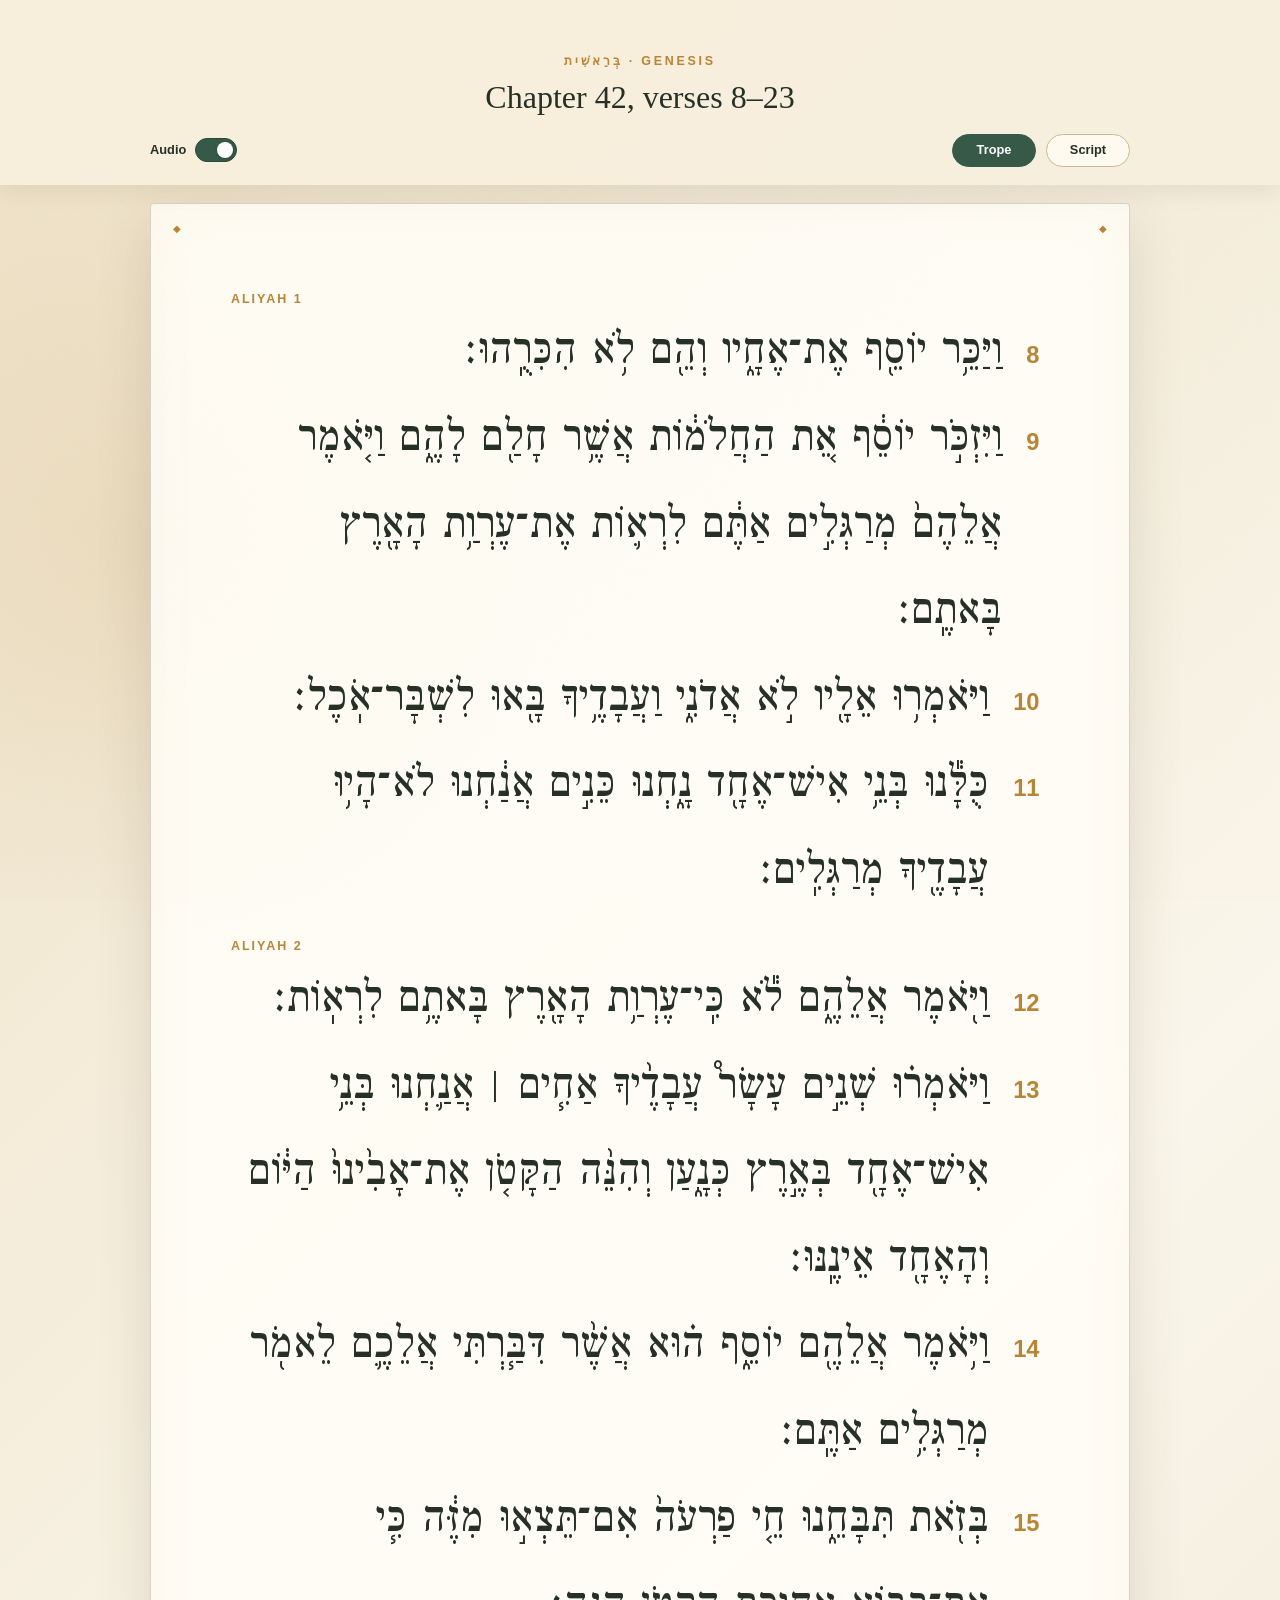
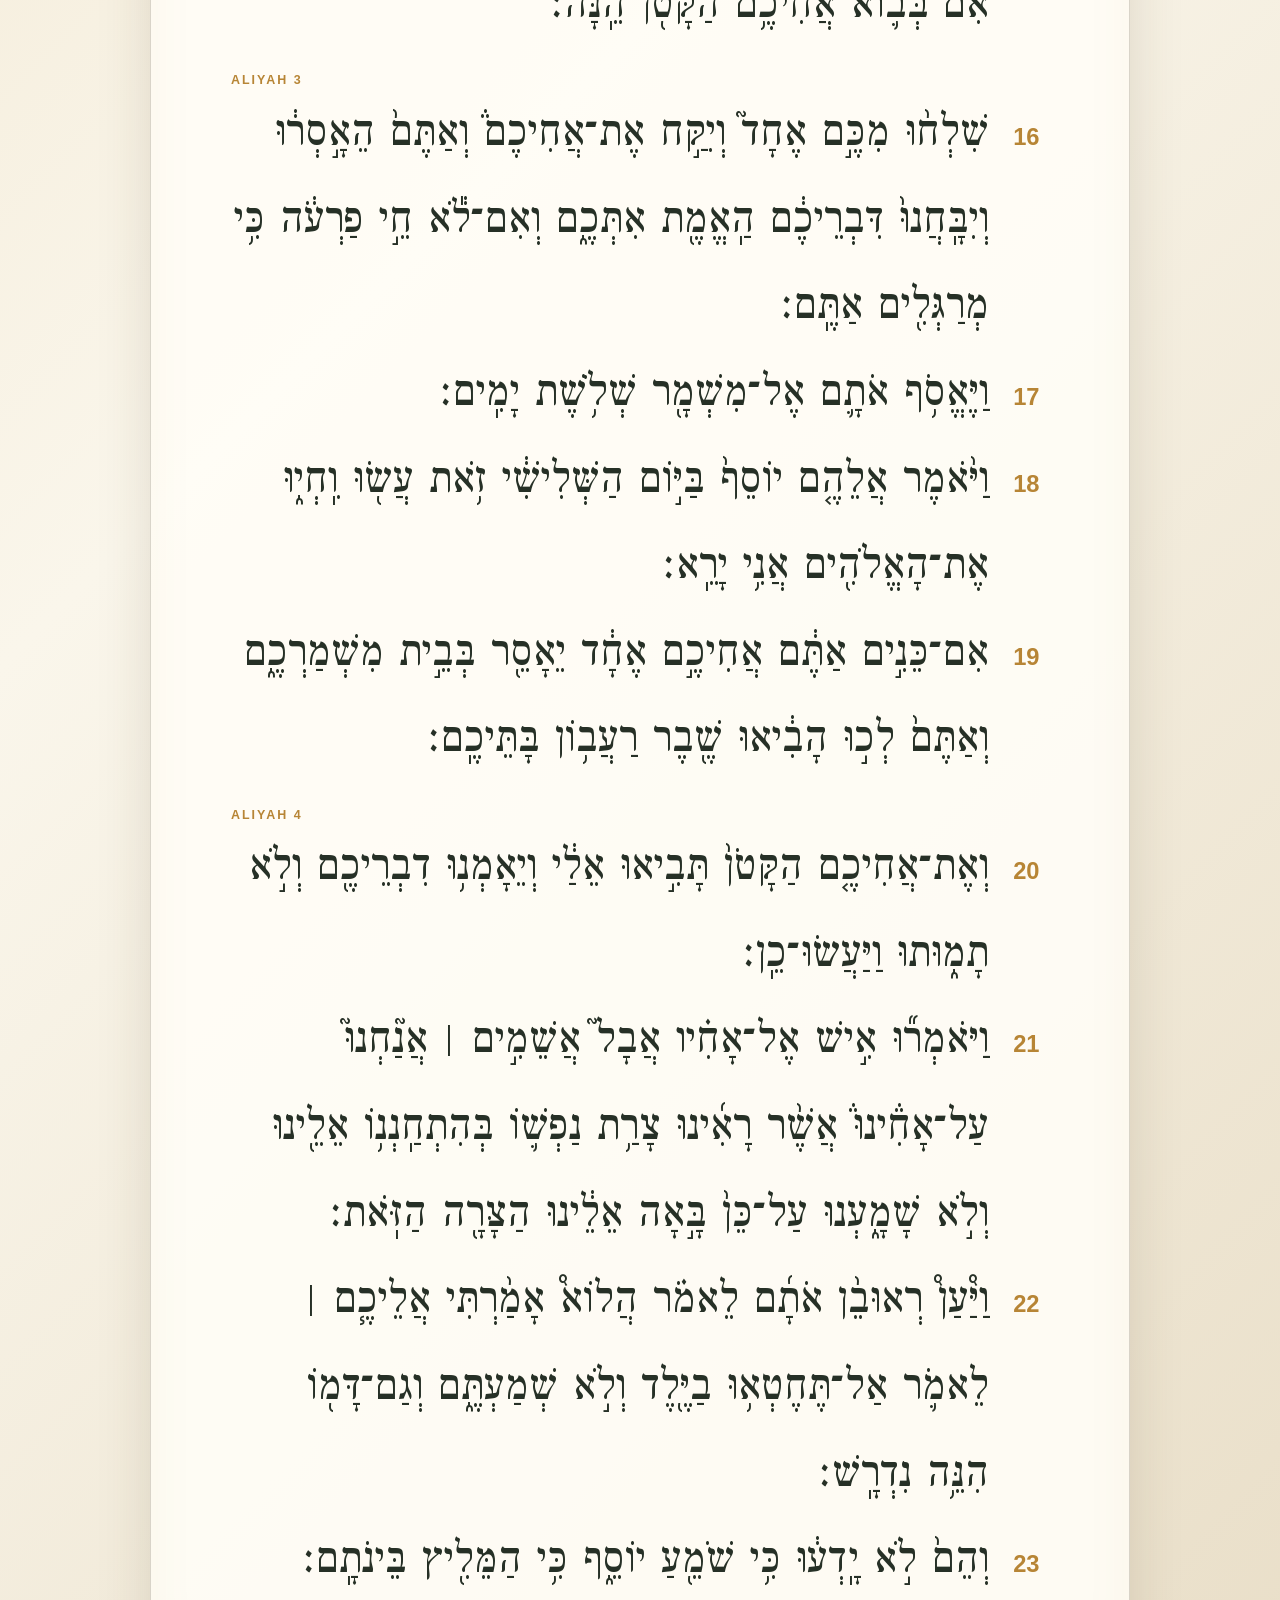
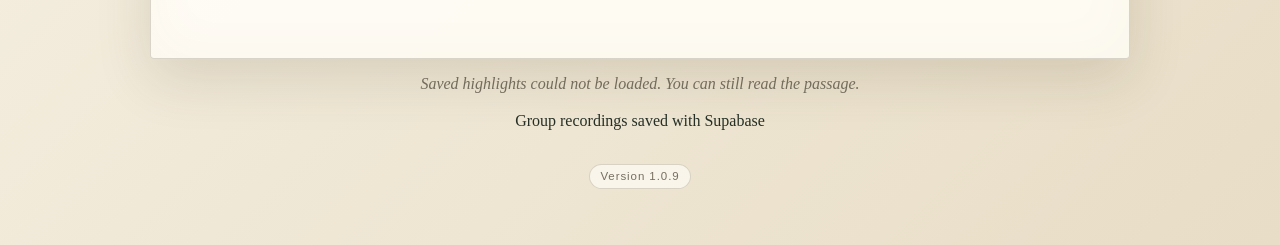
==== index.html @ 74fc348b "Restore audio recording controls" ====
<!doctype html>
<html lang="en">
<head>
  <meta charset="utf-8">
  <meta name="viewport" content="width=device-width, initial-scale=1">
  <meta name="theme-color" content="#f3ead6">
  <title>Genesis 42:8–23 · Chant the Verses</title>
  <link rel="preconnect" href="https://fonts.googleapis.com">
  <link rel="preconnect" href="https://fonts.gstatic.com" crossorigin>
  <link href="https://fonts.googleapis.com/css2?family=Frank+Ruhl+Libre:wght@400;600;700&display=swap" rel="stylesheet">
  <link rel="stylesheet" href="styles.css?v=1.0.9">
</head>
<body>
  <main class="page">
    <header class="page-header">
      <p class="eyebrow">בְּרֵאשִׁית · GENESIS</p>
      <h1>Chapter 42, verses 8–23</h1>

      <div class="display-controls" aria-label="Display and audio options">
        <label class="audio-toggle" for="audio-toggle">
          <span>Audio</span>
          <input id="audio-toggle" type="checkbox" checked>
          <span class="audio-toggle-track" aria-hidden="true"></span>
        </label>
        <span class="display-controls-spacer" aria-hidden="true"></span>
        <button class="display-toggle active" id="trope-toggle" type="button" aria-pressed="true">Trope</button>
        <button class="display-toggle" id="script-toggle" type="button" aria-pressed="false">Script</button>
      </div>
    </header>

    <section class="passage-card" id="passage" aria-label="Genesis chapter 42, verses 8 through 23"></section>

    <p class="status" id="status" aria-live="polite">Select words to create a phrase, or hover over a saved phrase to hear it.</p>
    <p class="audio-credit">Group recordings saved with Supabase</p>
    <p class="version">Version 1.0.9</p>
  </main>
  <script src="app.js?v=1.0.9"></script>
</body>
</html>
---- styles.css ----
@import url('https://fonts.googleapis.com/css2?family=Frank+Ruhl+Libre:wght@400;600;700&display=swap');

@font-face {
  font-family: "Taamey Frank CLM";
  src: url("fonts/taamey-frank/TTF/TaameyFrankCLM-Medium.ttf") format("truetype");
  font-style: normal;
  font-weight: 400;
  font-display: swap;
}

@font-face {
  font-family: "Stam Ashkenaz CLM";
  src: url("fonts/StamAshkenazCLM.ttf") format("truetype");
  font-style: normal;
  font-weight: 400;
  font-display: swap;
}

:root {
  color-scheme: light;
  --ink: #263026;
  --muted: #766f60;
  --paper: #fffdf7;
  --cream: #f3ead6;
  --gold: #b78535;
  --green: #365a47;
}

* { box-sizing: border-box; }

body {
  margin: 0;
  min-height: 100vh;
  color: var(--ink);
  background:
    radial-gradient(circle at 12% 16%, rgba(183,133,53,.12), transparent 24rem),
    linear-gradient(135deg, #eee1c6, #faf6eb 48%, #e8ddc6);
  font-family: Georgia, serif;
}

body::before {
  content: "";
  position: fixed;
  inset: 0;
  pointer-events: none;
  opacity: .15;
  background-image: url("data:image/svg+xml,%3Csvg xmlns='http://www.w3.org/2000/svg' width='90' height='90'%3E%3Cfilter id='n'%3E%3CfeTurbulence type='fractalNoise' baseFrequency='.8' numOctaves='3' stitchTiles='stitch'/%3E%3C/filter%3E%3Crect width='100%25' height='100%25' filter='url(%23n)' opacity='.2'/%3E%3C/svg%3E");
}

.page {
  width: min(980px, calc(100% - 32px));
  margin: 0 auto;
  padding: 72px 0 56px;
  text-align: center;
}

.page-header {
  position: sticky;
  z-index: 20;
  top: 0;
  margin: -72px calc(50% - 50vw) 18px;
  padding: 54px max(16px, calc((100vw - 980px) / 2)) 0;
  background: rgba(247, 239, 221, .96);
  box-shadow: 0 8px 20px rgba(72,57,31,.08);
  backdrop-filter: blur(8px);
}

.eyebrow {
  margin: 0 0 10px;
  color: var(--gold);
  font: 700 .78rem/1.2 Arial, sans-serif;
  letter-spacing: .22em;
}

h1 { margin: 0 0 18px; font-size: clamp(1.35rem, 3vw, 2rem); font-weight: 400; }

.display-controls {
  display: flex;
  justify-content: flex-end;
  gap: 10px;
  margin: 0;
  padding-bottom: 18px;
}

.display-controls-spacer { flex: 1; }

.audio-toggle {
  display: inline-flex;
  align-items: center;
  gap: 9px;
  color: var(--ink);
  cursor: pointer;
  font: 600 .8rem/1 Arial, sans-serif;
}

.audio-toggle input {
  position: absolute;
  width: 1px;
  height: 1px;
  opacity: 0;
}

.audio-toggle-track {
  position: relative;
  width: 42px;
  height: 24px;
  border: 1px solid #cab98f;
  border-radius: 999px;
  background: #e1d8c5;
  transition: background .16s, border-color .16s;
}

.audio-toggle-track::after {
  content: "";
  position: absolute;
  top: 3px;
  left: 3px;
  width: 16px;
  height: 16px;
  border-radius: 50%;
  background: white;
  box-shadow: 0 1px 3px rgba(38,48,38,.35);
  transition: transform .16s;
}

.audio-toggle input:checked + .audio-toggle-track {
  border-color: #294737;
  background: var(--green);
}

.audio-toggle input:checked + .audio-toggle-track::after { transform: translateX(18px); }
.audio-toggle input:focus-visible + .audio-toggle-track { outline: 3px solid rgba(54,90,71,.4); outline-offset: 3px; }
.audio-toggle:has(input:disabled) { color: var(--muted); cursor: default; }
.audio-toggle input:disabled + .audio-toggle-track { opacity: .65; }

.display-toggle {
  min-width: 84px;
  border: 1px solid #cab98f;
  border-radius: 999px;
  padding: 9px 16px;
  color: var(--ink);
  background: #fffaf0;
  cursor: pointer;
  font: 600 .8rem/1 Arial, sans-serif;
}

.display-toggle:hover, .display-toggle.active {
  border-color: var(--green);
  color: white;
  background: var(--green);
}

.display-toggle:focus-visible { outline: 3px solid rgba(54,90,71,.4); outline-offset: 3px; }

.passage-card {
  position: relative;
  display: block;
  width: 100%;
  padding: clamp(54px, 8vw, 88px) clamp(25px, 7vw, 80px) 50px;
  border: 1px solid rgba(82,70,45,.22);
  border-radius: 4px;
  color: var(--ink);
  background: rgba(255,253,247,.91);
  box-shadow: 0 20px 55px rgba(72,57,31,.14), inset 0 0 55px rgba(183,133,53,.04);
}

.passage-card::before, .passage-card::after {
  content: "◆";
  position: absolute;
  top: 18px;
  color: var(--gold);
  font-size: .65rem;
}
.passage-card::before { left: 22px; }
.passage-card::after { right: 22px; }

.aliyah-heading {
  margin: 1.65em 0 .45em;
  color: var(--gold);
  font: 700 .78rem/1.2 Arial, sans-serif;
  letter-spacing: .16em;
  text-align: left;
  text-transform: uppercase;
}

.aliyah-heading:first-child { margin-top: 0; }

.verse-row {
  display: flex;
  align-items: baseline;
  gap: .35em;
  text-align: right;
  font-family: "Taamey Frank CLM", "FrankRuehl", "Frank Ruhl Libre", "Times New Roman", serif;
  font-size: clamp(1.7rem, 4.1vw, 2.85rem);
  line-height: 1.9;
}

.verse-number {
  flex: 0 0 auto;
  border: 0;
  border-radius: 999px;
  padding: .15em .4em;
  color: var(--gold);
  background: transparent;
  cursor: pointer;
  font: 600 .52em/1 Arial, sans-serif;
}

.verse-number:hover, .verse-number.playing { color: white; background: var(--green); }
.verse-number:focus-visible { outline: 3px solid rgba(54,90,71,.4); outline-offset: 3px; }
.verse-number:disabled { opacity: .55; cursor: wait; }
.verse-line { unicode-bidi: isolate; }
.word {
  border-radius: .12em;
  box-decoration-break: clone;
  -webkit-box-decoration-break: clone;
}
.word.highlight-1 { color: #76500f; background: #f3d88e; }
.word.highlight-2 { color: #244b3a; background: #bcdac8; }
.word-space.highlight-1 { background: #f3d88e; }
.word-space.highlight-2 { background: #bcdac8; }
.word[data-group-id], .word-space[data-group-id] { cursor: pointer; }
.word.audio-active {
  color: #17251d;
  font-weight: 700;
}
.word-space.audio-active { font-weight: 700; }

.group-audio-controls {
  display: inline-flex;
  direction: ltr;
  gap: 3px;
  margin: 0 .2em;
  vertical-align: middle;
}

.group-audio-button {
  display: inline-grid;
  width: 2em;
  height: 2em;
  place-items: center;
  border: 1px solid #cab98f;
  border-radius: 999px;
  padding: 0;
  color: var(--green);
  background: #fffaf0;
  cursor: pointer;
  font: 600 .34em/1 Arial, sans-serif;
}

.group-audio-button:hover { color: white; background: var(--green); border-color: var(--green); }
.group-audio-button.record-group { color: #a43f32; }
.group-audio-button.recording { color: white; background: #a43f32; border-color: #a43f32; animation: recording-pulse 1.2s infinite; }
.group-audio-button:disabled { opacity: .55; cursor: wait; }

@keyframes recording-pulse { 50% { transform: scale(.88); opacity: .75; } }

.script-mode .verse-row {
  font-family: "Stam Ashkenaz CLM", "Taamey Frank CLM", "Frank Ruhl Libre", serif;
  line-height: 1.65;
}

.script-mode .word[class*="highlight-"], .script-mode .word-space[class*="highlight-"] { color: inherit; background: transparent; }
.script-mode .audio-active { font-weight: inherit; }

.corner { position: absolute; top: 16px; left: 50%; transform: translateX(-50%); color: var(--gold); font-family: "FrankRuehl", "Frank Ruhl Libre", serif; }

.verse-text {
  display: block;
  font-family: "Taamey Frank CLM", "FrankRuehl", "Frank Ruhl Libre", "Times New Roman", serif;
  font-size: clamp(2.15rem, 6.2vw, 4.8rem);
  font-weight: 400;
  line-height: 1.95;
  unicode-bidi: isolate;
}

.verse-text span {
  display: inline-block;
  padding: 0 .035em;
  border-radius: .12em;
  transition: color .16s, background .16s, transform .16s;
}


.verse-text span.active { color: #8a5b12; background: #f6e8c5; transform: translateY(-2px); }
.play-hint { display: block; margin-top: 18px; color: var(--muted); direction: ltr; font: .75rem/1 Arial, sans-serif; letter-spacing: .12em; text-transform: uppercase; }
.play-icon { color: var(--gold); margin-right: 6px; }

.controls { display: flex; justify-content: center; align-items: center; gap: 20px; margin: 24px 0 8px; }
.play-button, select { border: 1px solid #cab98f; background: #fffaf0; color: var(--ink); border-radius: 999px; padding: 10px 18px; font: 600 .85rem Arial, sans-serif; }
.play-button { cursor: pointer; }
.play-button:hover { background: var(--green); color: white; border-color: var(--green); }
.controls label { color: var(--muted); font: .78rem Arial, sans-serif; }
select { margin-left: 6px; padding: 8px 12px; }
.status { min-height: 1.3em; color: var(--muted); font-style: italic; }
.version {
  display: inline-block;
  margin: 18px 0 0;
  border: 1px solid rgba(82,70,45,.2);
  border-radius: 999px;
  padding: 6px 10px;
  color: var(--muted);
  background: rgba(255,253,247,.65);
  font: .72rem/1 Arial, sans-serif;
  letter-spacing: .08em;
}

.translation { max-width: 650px; margin: 38px auto 0; padding-top: 25px; border-top: 1px solid rgba(82,70,45,.2); }
.translation h2 { margin: 0 0 8px; color: var(--gold); font: 700 .72rem Arial, sans-serif; letter-spacing: .18em; text-transform: uppercase; }
.translation p { margin: 0; font-size: 1.08rem; line-height: 1.65; }

@media (max-width: 560px) {
  .page { padding-top: 38px; }
  .page-header { margin-top: -38px; padding-top: 28px; }
  .verse-text { line-height: 1.8; }
  .controls { flex-direction: column; gap: 10px; }
}

@media (prefers-reduced-motion: reduce) { * { transition: none !important; animation: none !important; } }
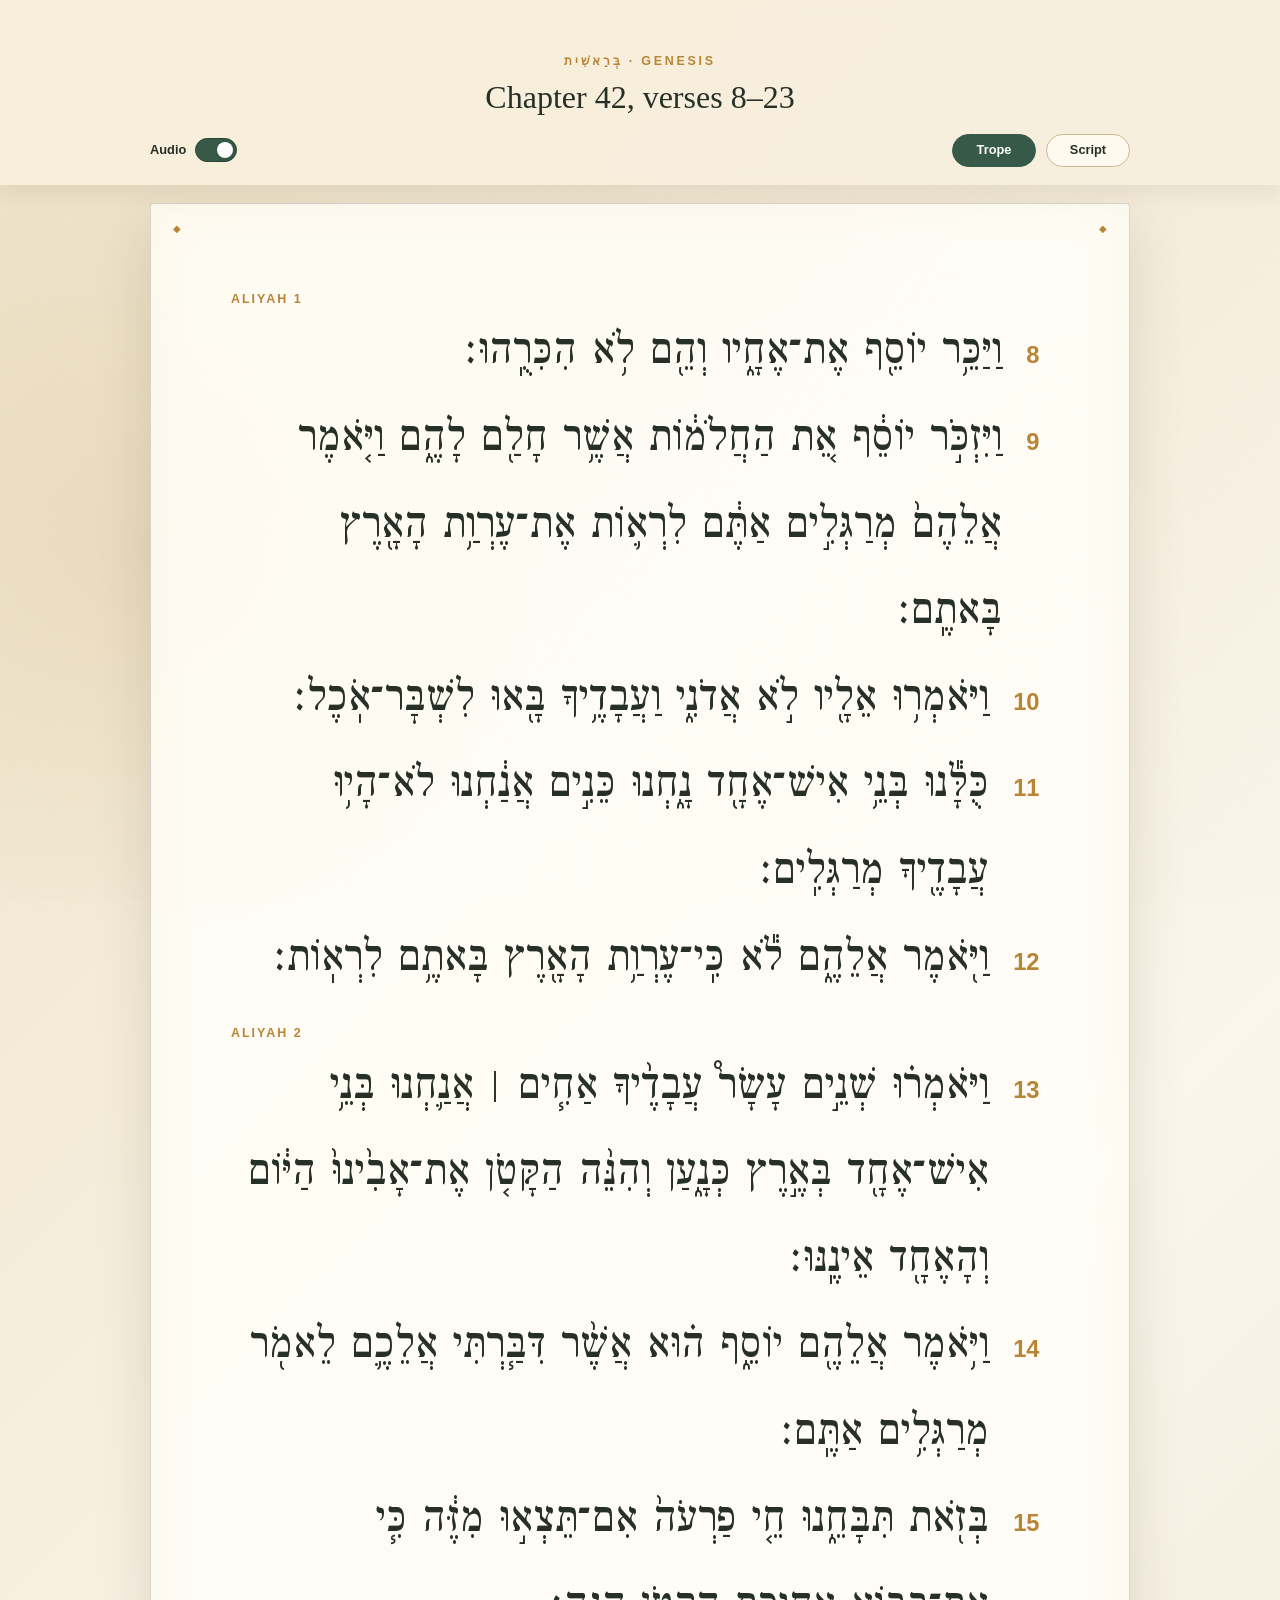
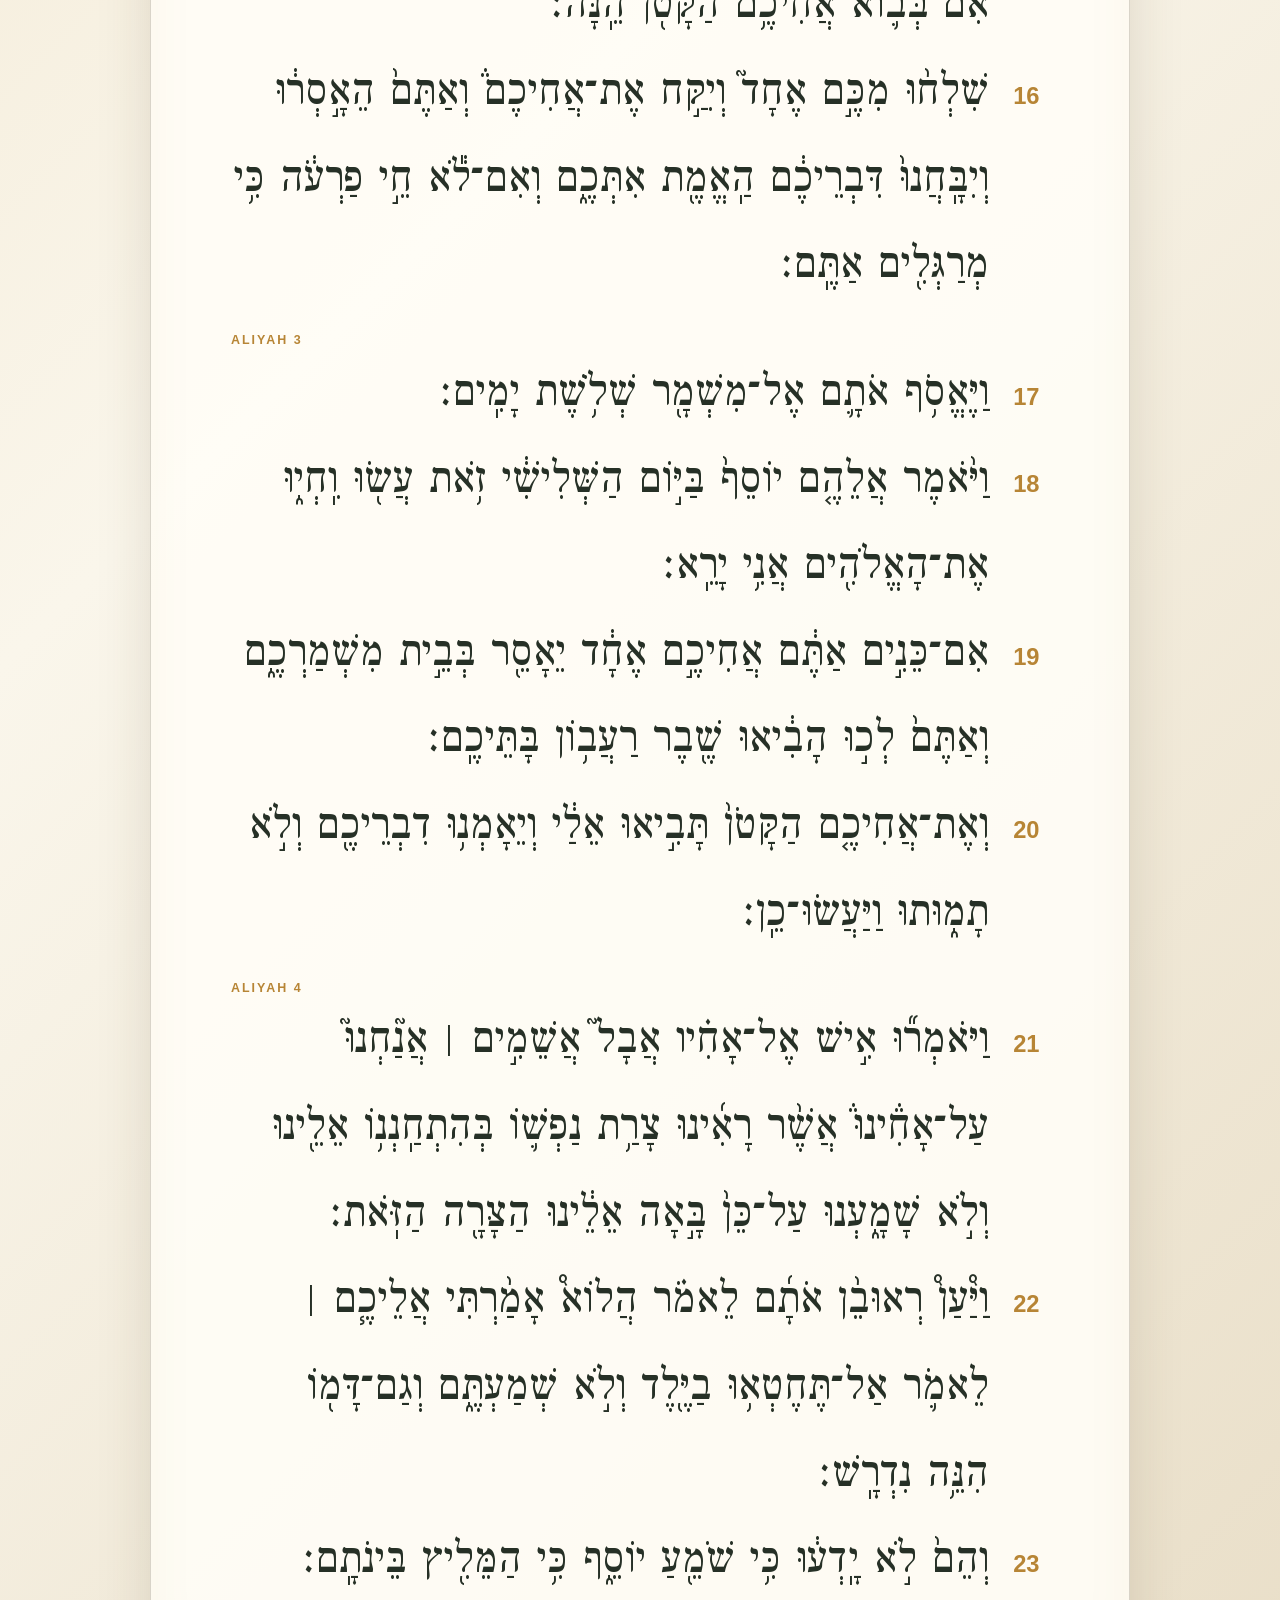
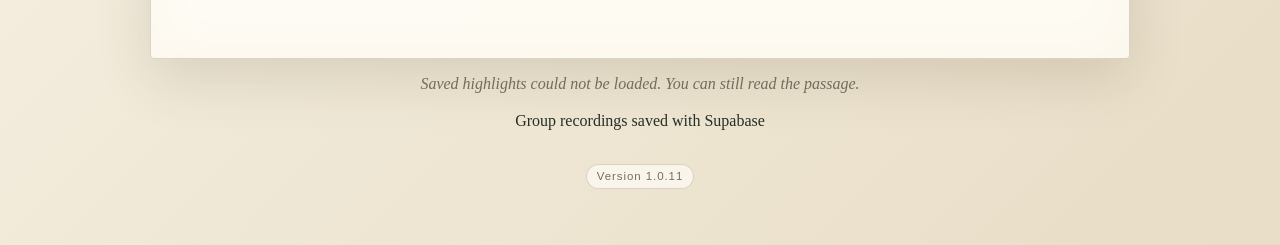
==== commit f0b6b99a: "Adjust Aliyah heading positions" ====
--- a/index.html
+++ b/index.html
@@ -8,7 +8,7 @@
   <link rel="preconnect" href="https://fonts.googleapis.com">
   <link rel="preconnect" href="https://fonts.gstatic.com" crossorigin>
   <link href="https://fonts.googleapis.com/css2?family=Frank+Ruhl+Libre:wght@400;600;700&display=swap" rel="stylesheet">
-  <link rel="stylesheet" href="styles.css?v=1.0.9">
+  <link rel="stylesheet" href="styles.css?v=1.0.11">
 </head>
 <body>
   <main class="page">
@@ -32,8 +32,8 @@
 
     <p class="status" id="status" aria-live="polite">Select words to create a phrase, or hover over a saved phrase to hear it.</p>
     <p class="audio-credit">Group recordings saved with Supabase</p>
-    <p class="version">Version 1.0.9</p>
+    <p class="version">Version 1.0.11</p>
   </main>
-  <script src="app.js?v=1.0.9"></script>
+  <script src="app.js?v=1.0.11"></script>
 </body>
 </html>
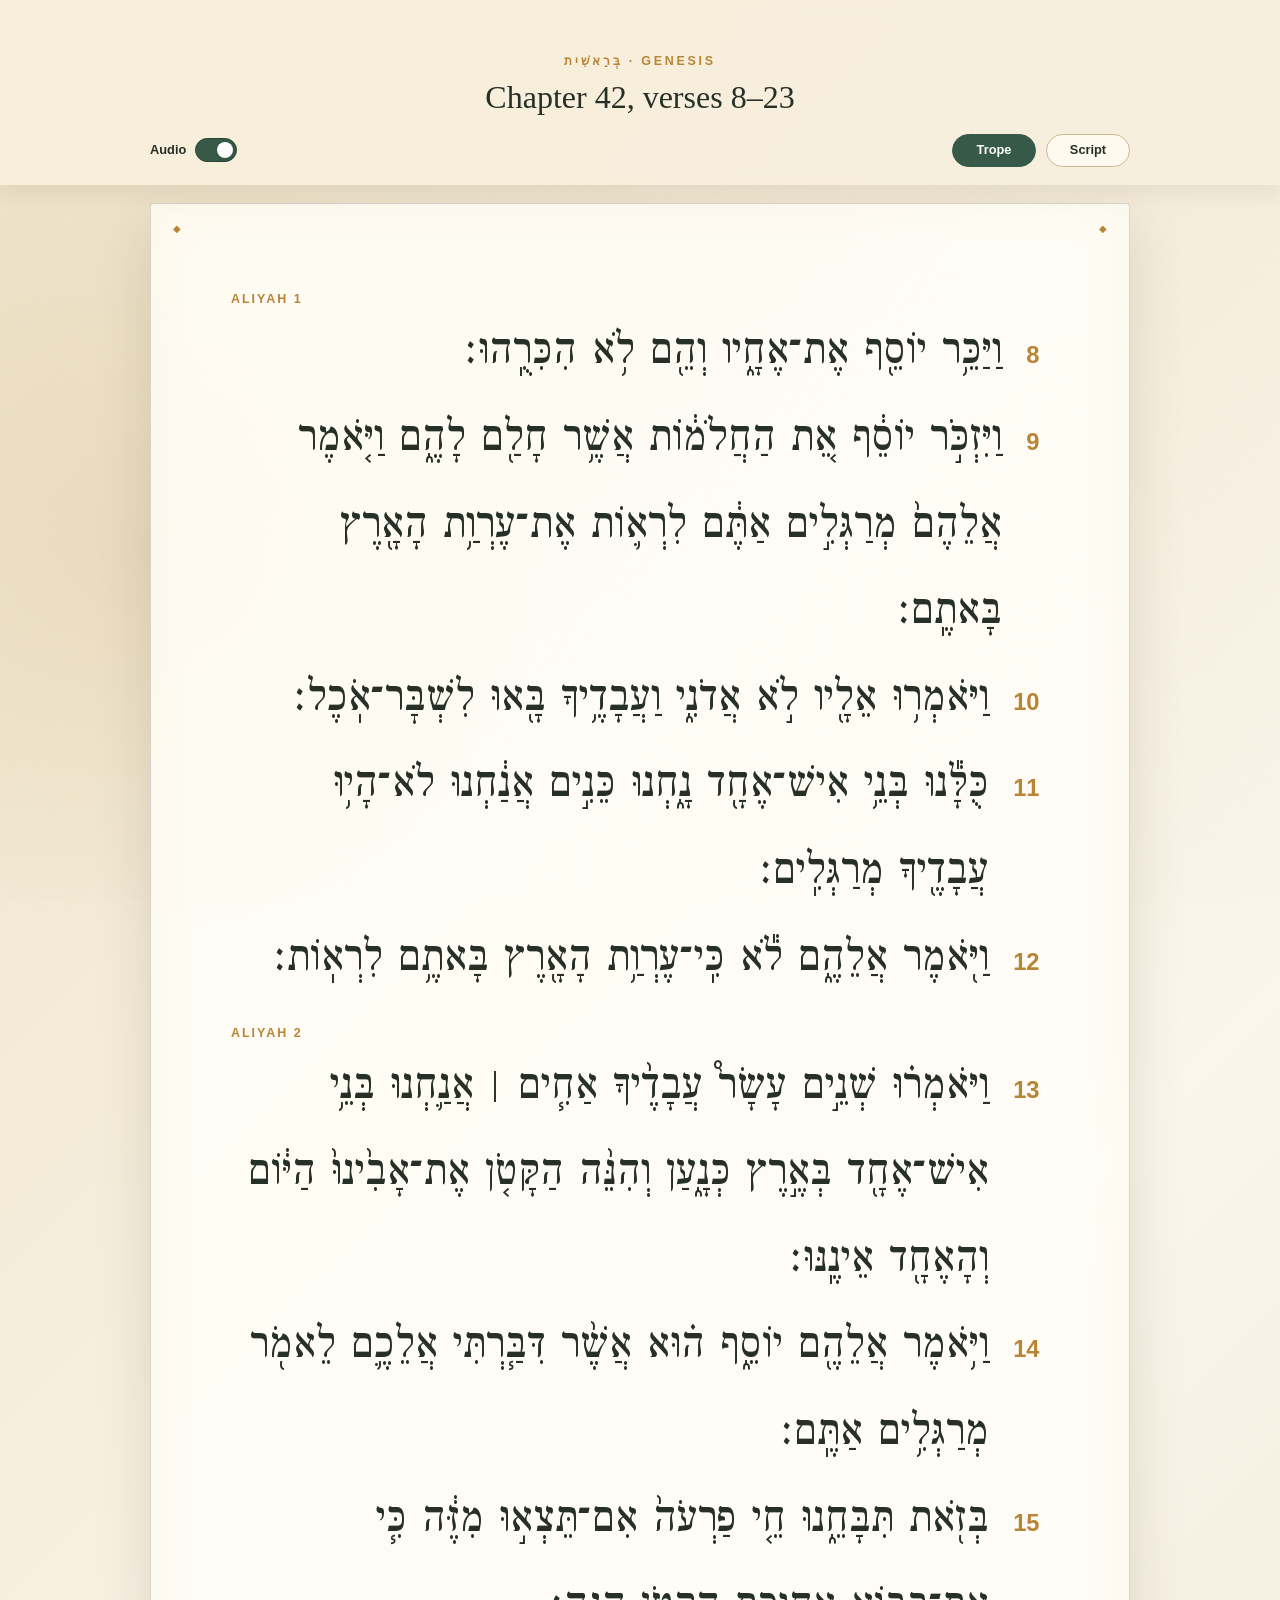
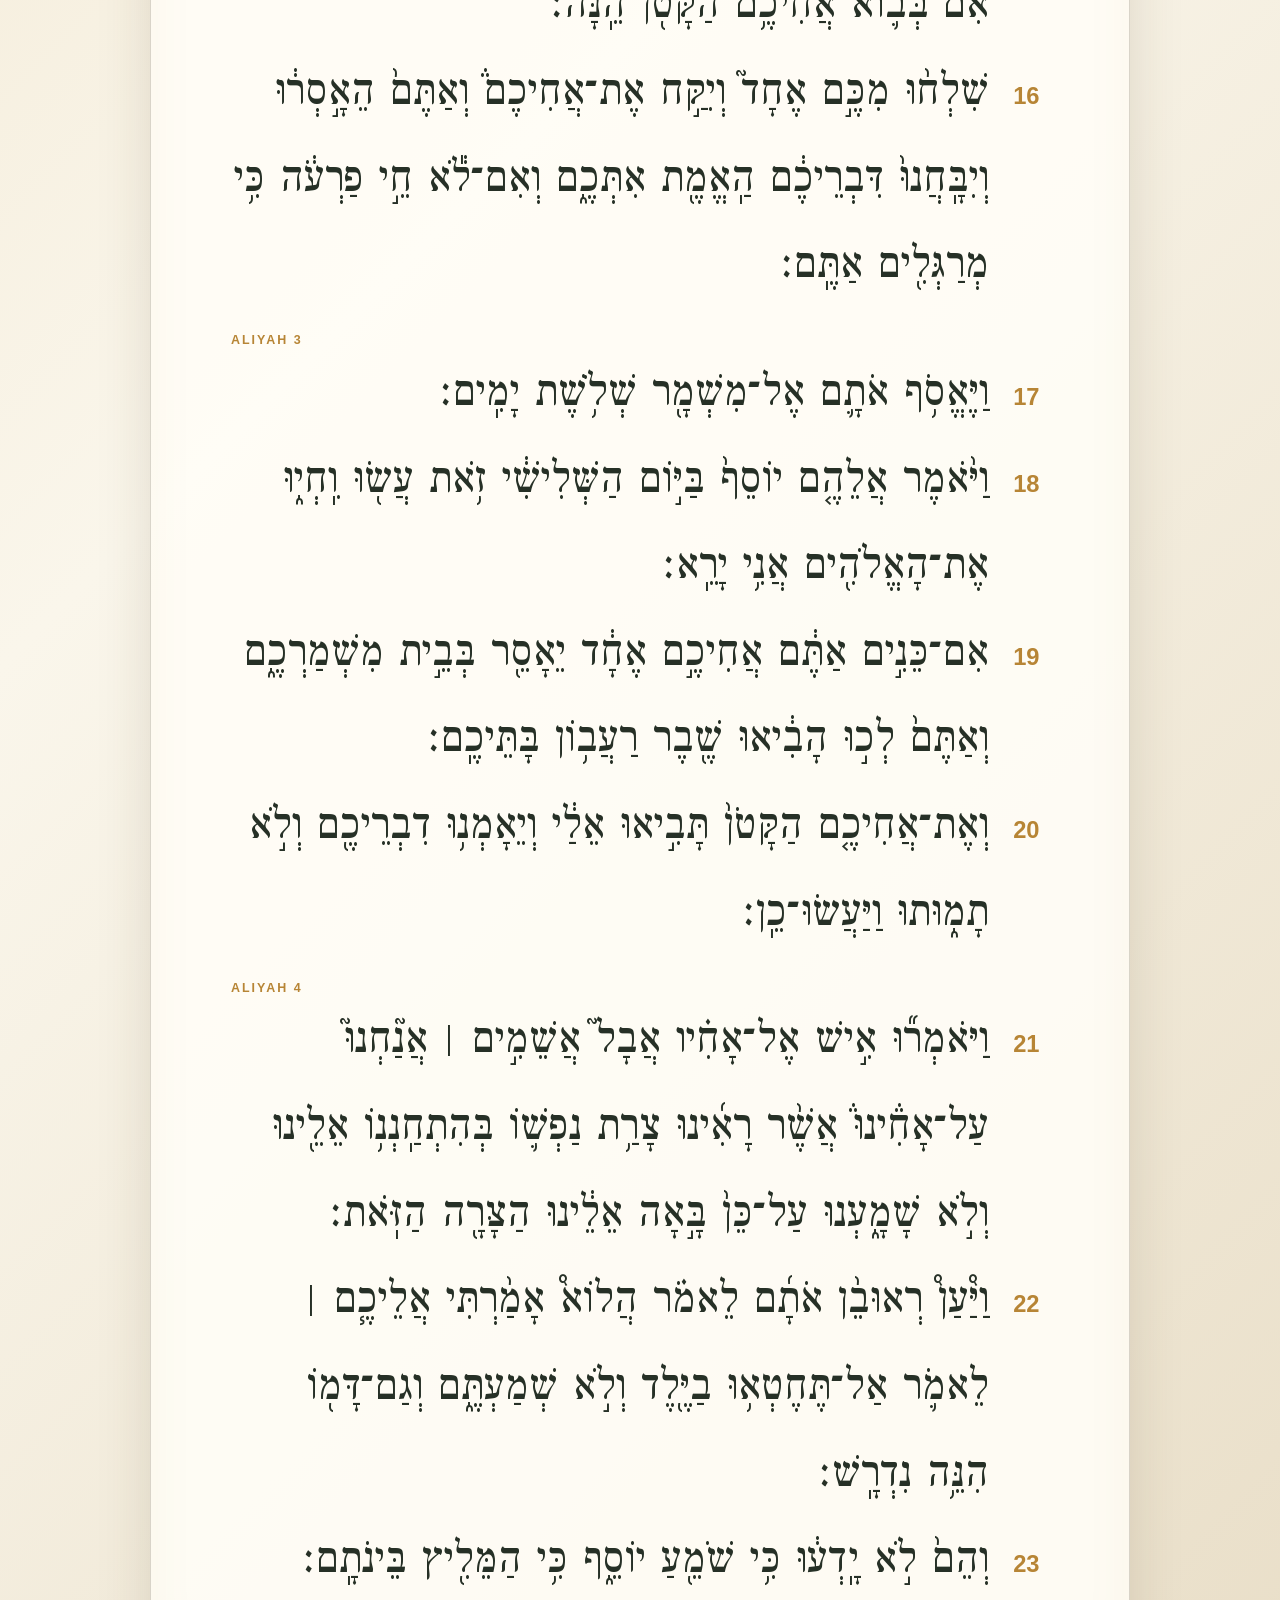
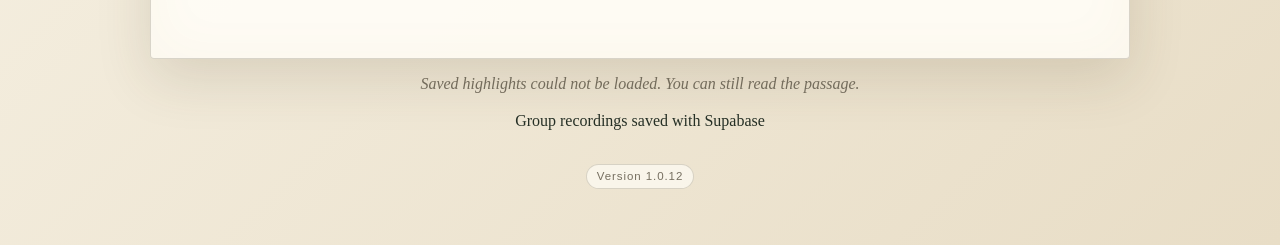
==== commit a97a2041: "Hide audio recording controls" ====
--- a/index.html
+++ b/index.html
@@ -8,7 +8,7 @@
   <link rel="preconnect" href="https://fonts.googleapis.com">
   <link rel="preconnect" href="https://fonts.gstatic.com" crossorigin>
   <link href="https://fonts.googleapis.com/css2?family=Frank+Ruhl+Libre:wght@400;600;700&display=swap" rel="stylesheet">
-  <link rel="stylesheet" href="styles.css?v=1.0.11">
+  <link rel="stylesheet" href="styles.css?v=1.0.12">
 </head>
 <body>
   <main class="page">
@@ -32,8 +32,8 @@
 
     <p class="status" id="status" aria-live="polite">Select words to create a phrase, or hover over a saved phrase to hear it.</p>
     <p class="audio-credit">Group recordings saved with Supabase</p>
-    <p class="version">Version 1.0.11</p>
+    <p class="version">Version 1.0.12</p>
   </main>
-  <script src="app.js?v=1.0.11"></script>
+  <script src="app.js?v=1.0.12"></script>
 </body>
 </html>
--- a/styles.css
+++ b/styles.css
@@ -227,7 +227,7 @@
 .word-space.audio-active { font-weight: 700; }
 
 .group-audio-controls {
-  display: inline-flex;
+  display: none;
   direction: ltr;
   gap: 3px;
   margin: 0 .2em;
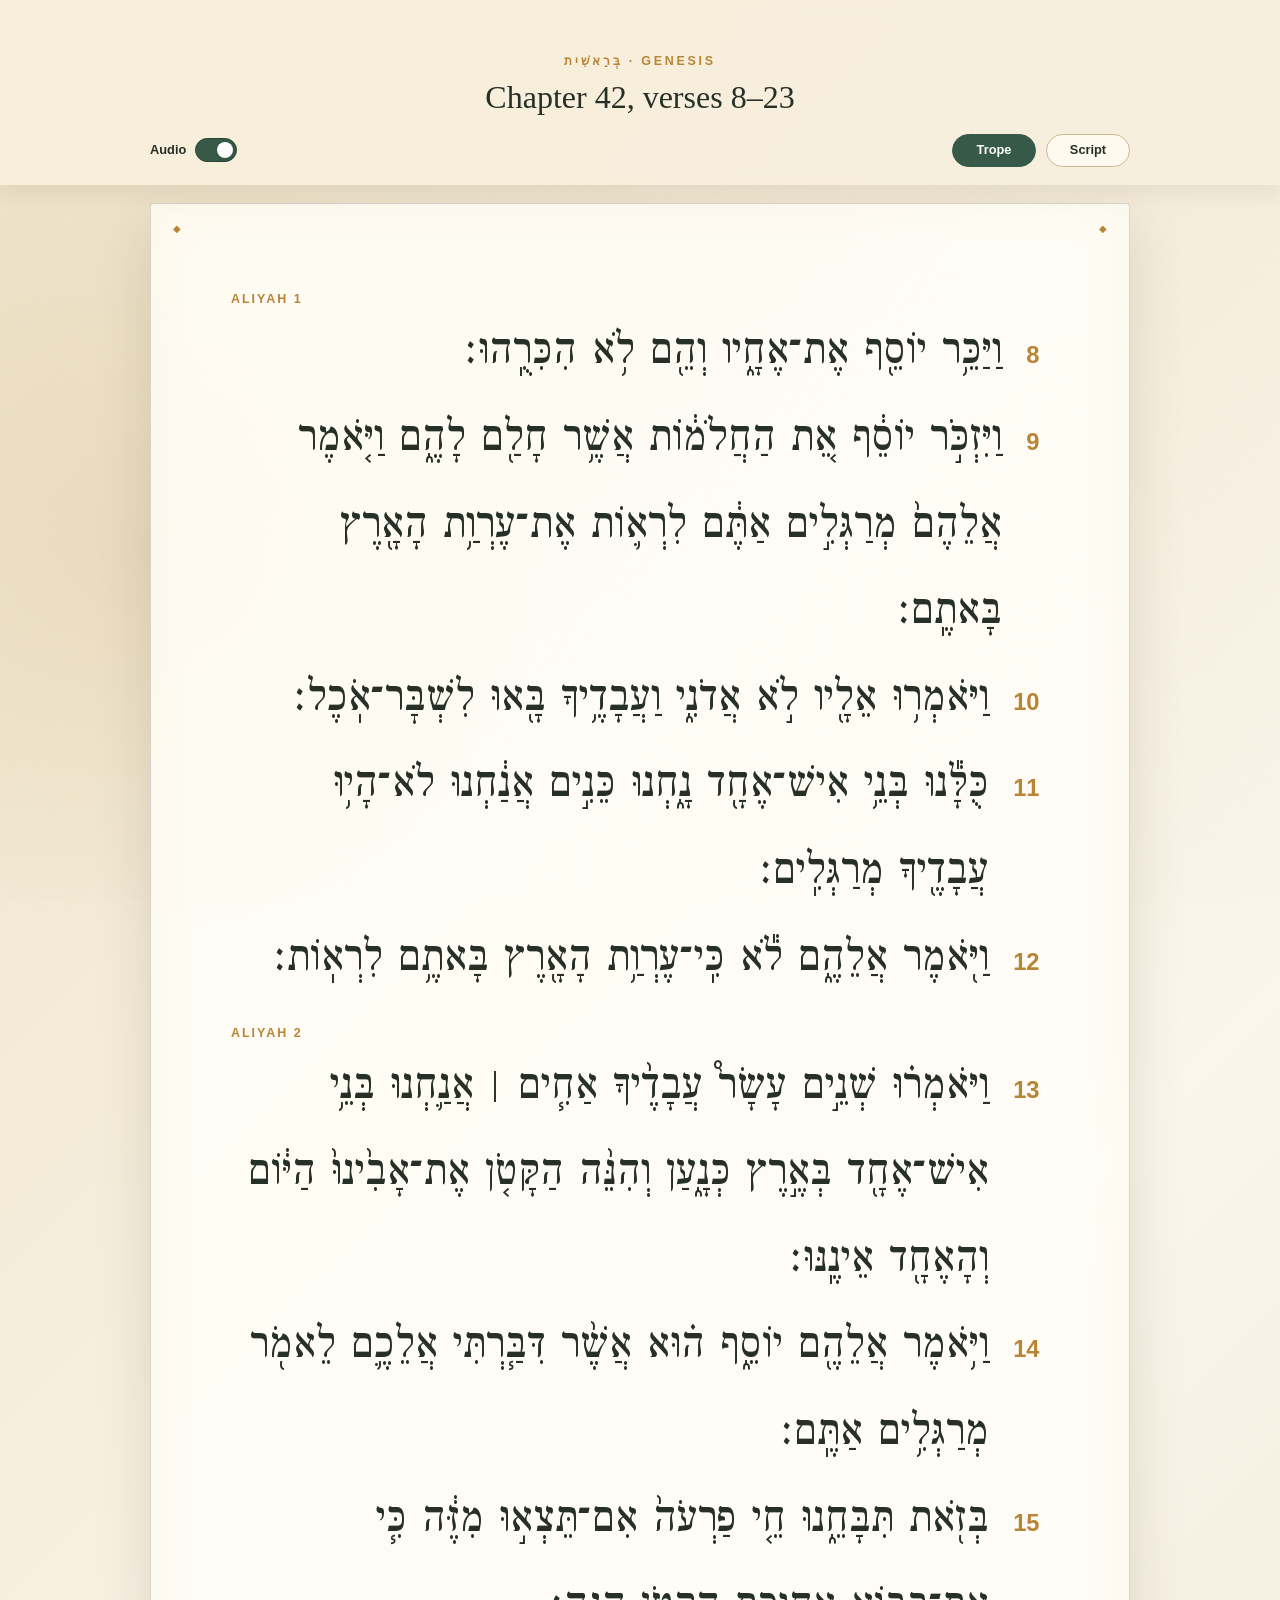
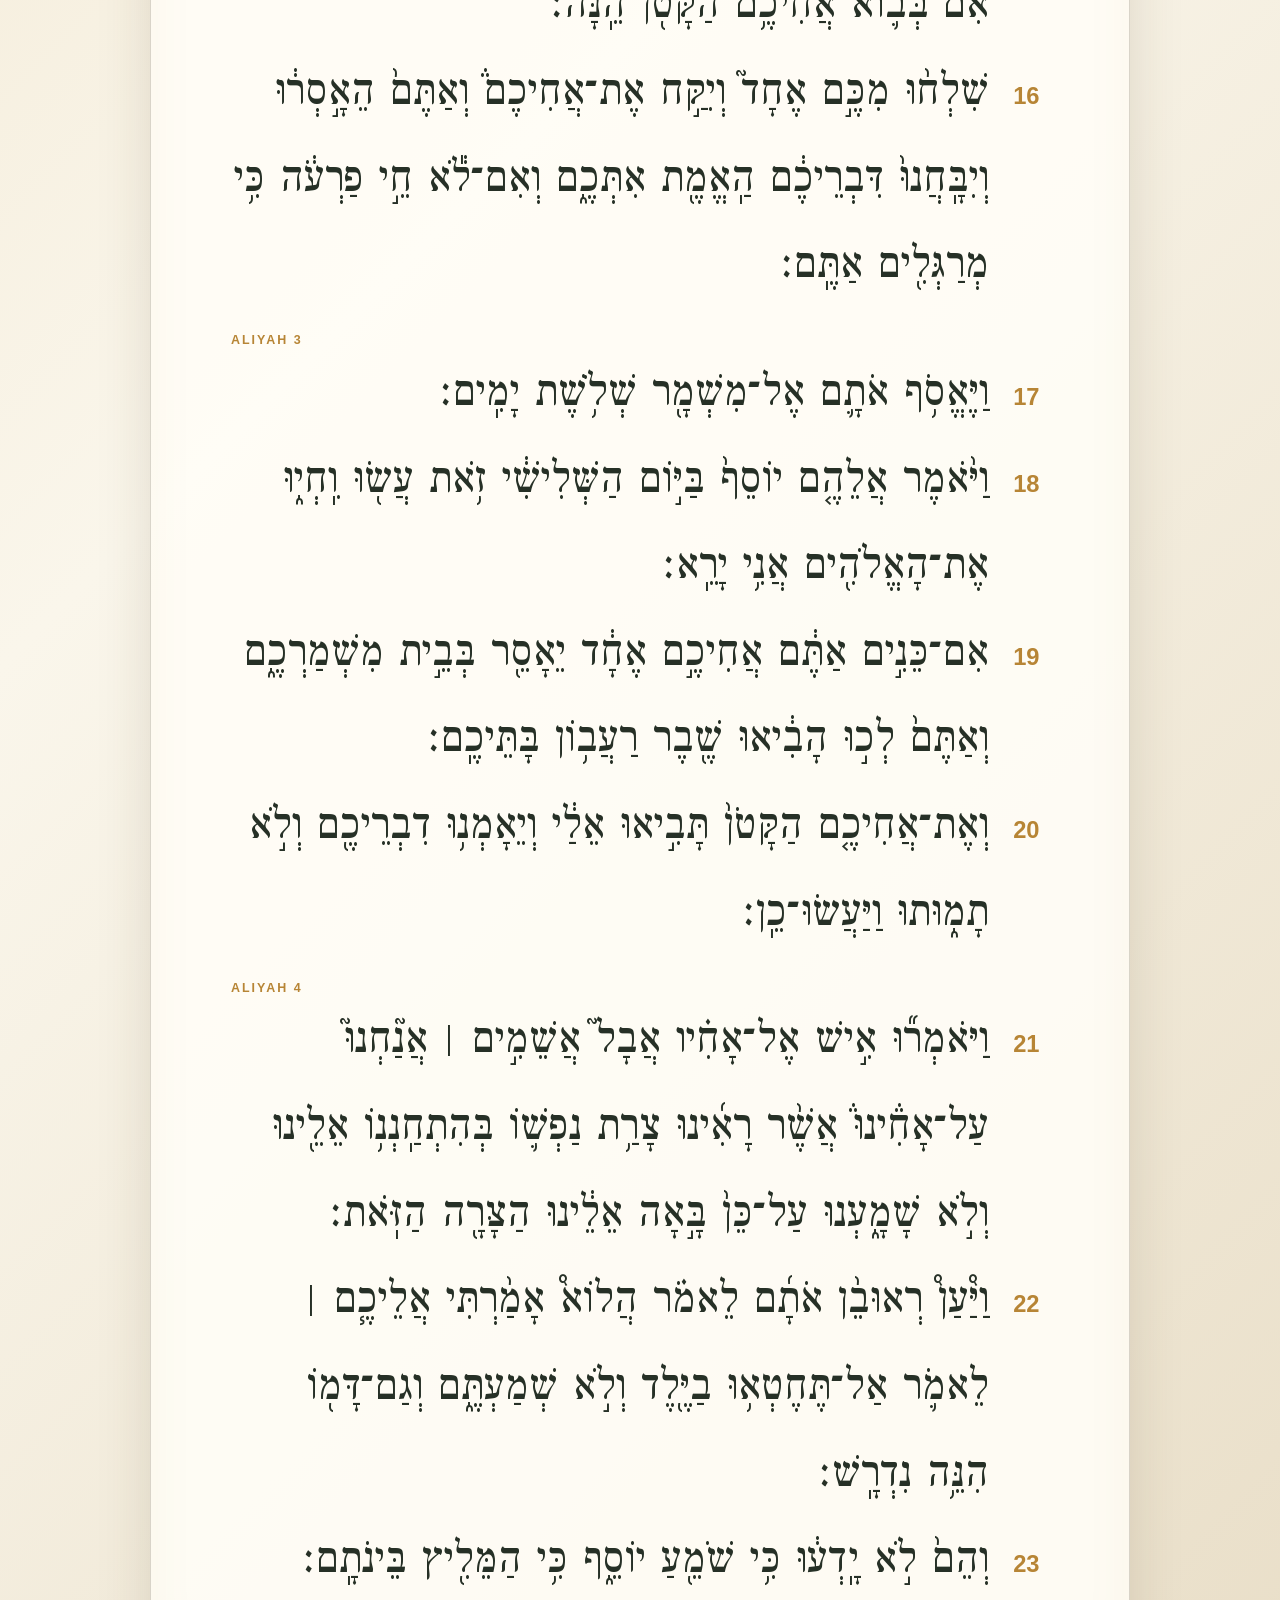
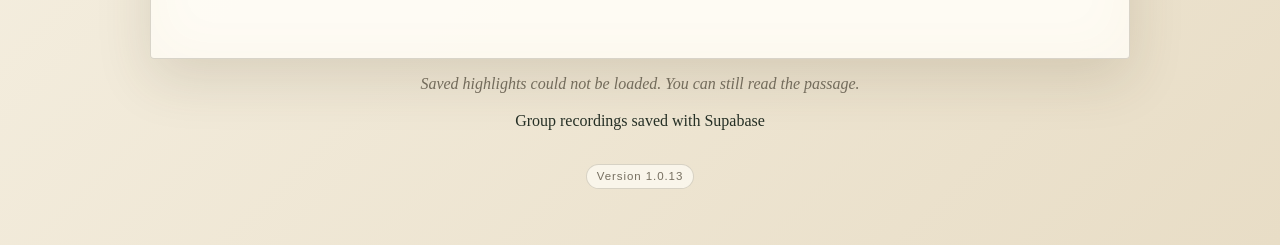
==== commit 2881ba4a: "Bump version to 1.0.13" ====
--- a/index.html
+++ b/index.html
@@ -8,7 +8,7 @@
   <link rel="preconnect" href="https://fonts.googleapis.com">
   <link rel="preconnect" href="https://fonts.gstatic.com" crossorigin>
   <link href="https://fonts.googleapis.com/css2?family=Frank+Ruhl+Libre:wght@400;600;700&display=swap" rel="stylesheet">
-  <link rel="stylesheet" href="styles.css?v=1.0.12">
+  <link rel="stylesheet" href="styles.css?v=1.0.13">
 </head>
 <body>
   <main class="page">
@@ -32,8 +32,8 @@
 
     <p class="status" id="status" aria-live="polite">Select words to create a phrase, or hover over a saved phrase to hear it.</p>
     <p class="audio-credit">Group recordings saved with Supabase</p>
-    <p class="version">Version 1.0.12</p>
+    <p class="version">Version 1.0.13</p>
   </main>
-  <script src="app.js?v=1.0.12"></script>
+  <script src="app.js?v=1.0.13"></script>
 </body>
 </html>
--- a/styles.css
+++ b/styles.css
@@ -227,7 +227,7 @@
 .word-space.audio-active { font-weight: 700; }
 
 .group-audio-controls {
-  display: none;
+  display: inline-flex;
   direction: ltr;
   gap: 3px;
   margin: 0 .2em;
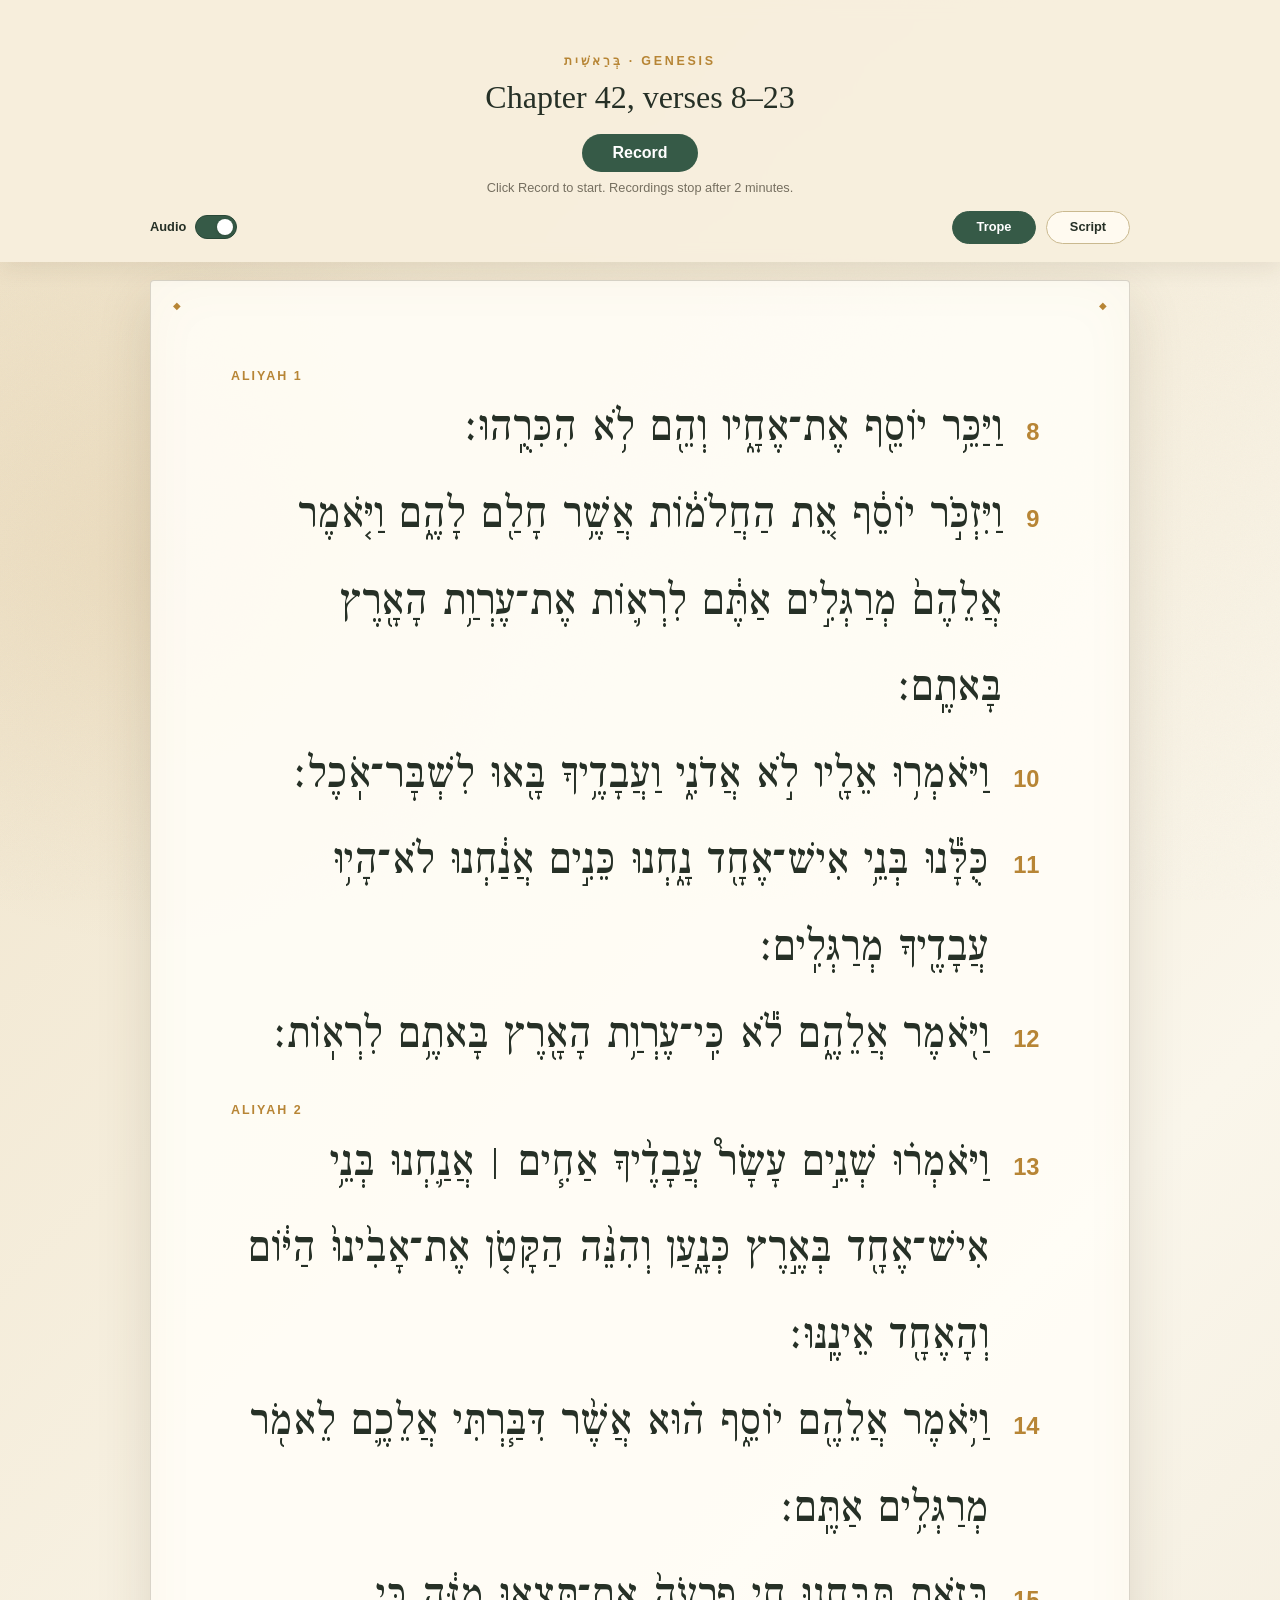
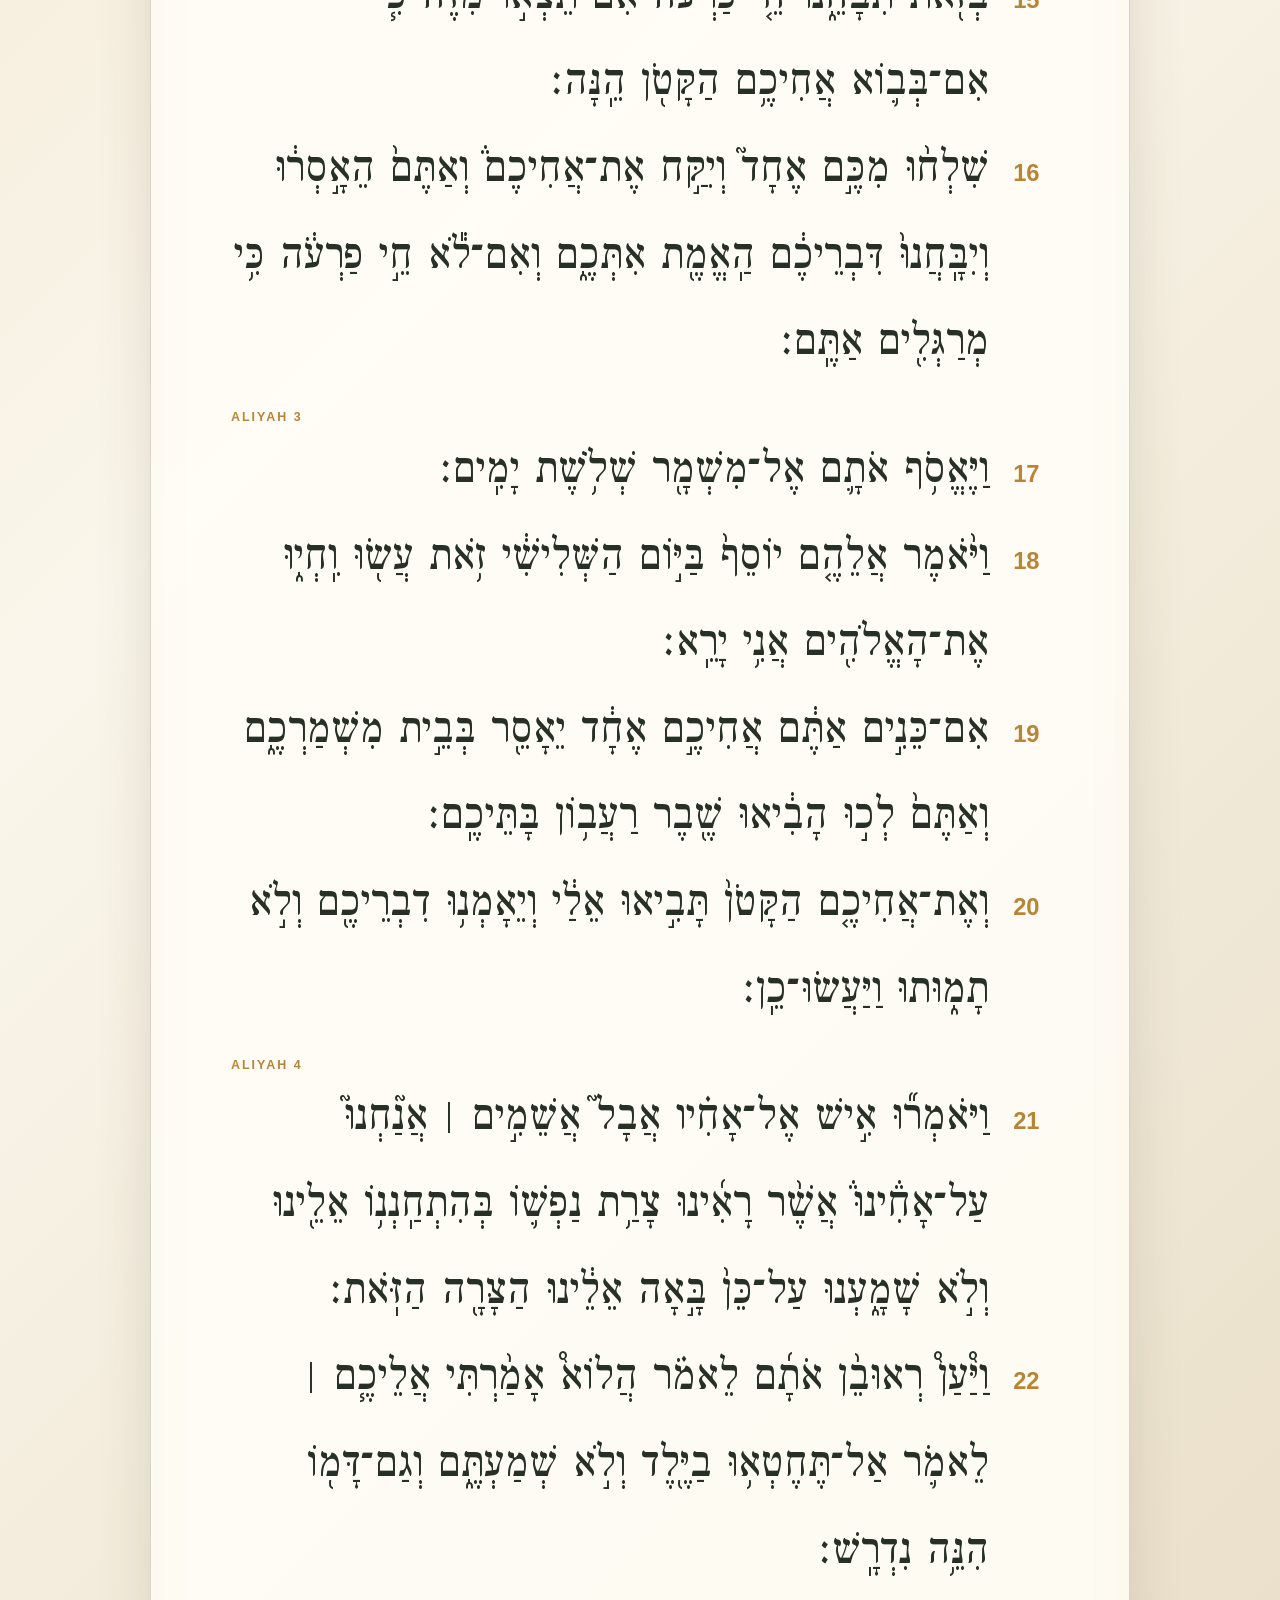
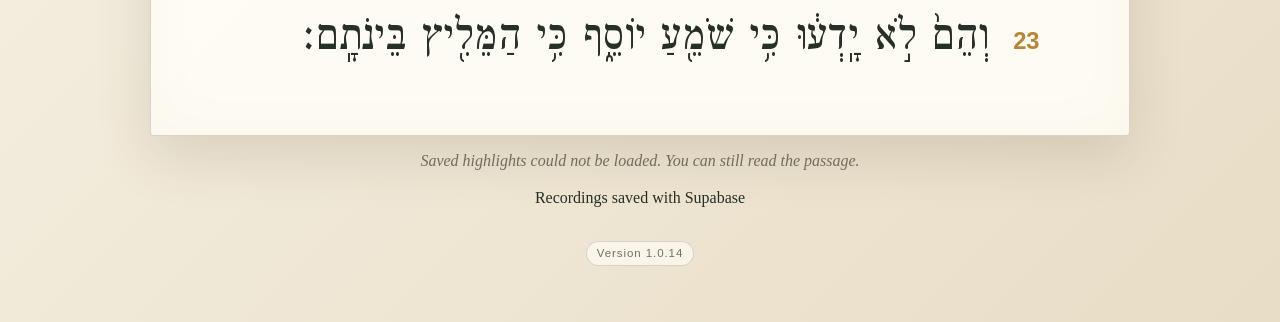
==== commit 6f0c8c50: "Add current passage recording with Supabase persistence" ====
--- a/index.html
+++ b/index.html
@@ -8,13 +8,17 @@
   <link rel="preconnect" href="https://fonts.googleapis.com">
   <link rel="preconnect" href="https://fonts.gstatic.com" crossorigin>
   <link href="https://fonts.googleapis.com/css2?family=Frank+Ruhl+Libre:wght@400;600;700&display=swap" rel="stylesheet">
-  <link rel="stylesheet" href="styles.css?v=1.0.13">
+  <link rel="stylesheet" href="styles.css?v=1.0.14">
 </head>
 <body>
   <main class="page">
     <header class="page-header">
       <p class="eyebrow">בְּרֵאשִׁית · GENESIS</p>
       <h1>Chapter 42, verses 8–23</h1>
+      <div class="record-controls">
+        <button id="record-button" type="button" aria-pressed="false" disabled>Record</button>
+        <p id="record-status" role="status">Click Record to start. Recordings stop after 2 minutes.</p>
+      </div>
 
       <div class="display-controls" aria-label="Display and audio options">
         <label class="audio-toggle" for="audio-toggle">
@@ -31,9 +35,20 @@
     <section class="passage-card" id="passage" aria-label="Genesis chapter 42, verses 8 through 23"></section>
 
     <p class="status" id="status" aria-live="polite">Select words to create a phrase, or hover over a saved phrase to hear it.</p>
-    <p class="audio-credit">Group recordings saved with Supabase</p>
-    <p class="version">Version 1.0.13</p>
+    <section class="recordings-card" id="current-recording" aria-labelledby="recordings-heading" hidden>
+      <h2 id="recordings-heading">Current recording</h2>
+      <p>Only your current recording is available here. Click its name to edit it.</p>
+      <div class="recordings-scroll">
+        <table class="recordings-table">
+          <thead><tr><th scope="col">Name</th><th scope="col">Start Time</th><th scope="col">Playback</th><th scope="col">Delete</th></tr></thead>
+          <tbody id="recordings-list"></tbody>
+        </table>
+      </div>
+    </section>
+    <p class="audio-credit">Recordings saved with Supabase</p>
+    <p class="version">Version 1.0.14</p>
   </main>
-  <script src="app.js?v=1.0.13"></script>
+  <script src="app.js?v=1.0.14"></script>
+  <script src="recordings.js?v=1"></script>
 </body>
 </html>
--- a/styles.css
+++ b/styles.css
@@ -227,7 +227,7 @@
 .word-space.audio-active { font-weight: 700; }
 
 .group-audio-controls {
-  display: inline-flex;
+  display: none;
   direction: ltr;
   gap: 3px;
   margin: 0 .2em;
@@ -317,3 +317,17 @@
 }
 
 @media (prefers-reduced-motion: reduce) { * { transition: none !important; animation: none !important; } }
+.record-controls { margin: 0 auto 16px; }
+#record-button { padding: 10px 30px; border: 0; border-radius: 24px; background: var(--green); color: white; font: 600 1rem Arial, sans-serif; cursor: pointer; }
+#record-button[aria-pressed="true"] { background: #a63232; }
+#record-button:disabled { opacity: .6; cursor: wait; }
+#record-status { margin: 8px 0 0; color: var(--muted); font: .8rem Arial, sans-serif; }
+.recordings-card { margin: 24px 0; padding: 20px; background: var(--paper); border: 1px solid #d9c9a8; border-radius: 12px; }
+.recordings-card h2 { margin-top: 0; font-weight: 400; }
+.recordings-card p { color: var(--muted); font-size: .85rem; }
+.recordings-scroll { overflow-x: auto; }
+.recordings-table { width: 100%; border-collapse: collapse; text-align: left; font: .9rem Arial, sans-serif; }
+.recordings-table th, .recordings-table td { padding: 12px 8px; border-bottom: 1px solid #e4dac5; }
+.recordings-table input { width: 100%; min-width: 130px; padding: 8px; border: 1px solid #d9c9a8; border-radius: 5px; background: transparent; color: var(--ink); }
+.recordings-table audio { width: 240px; }
+.recordings-table button { padding: 8px 12px; border: 1px solid #c5a6a0; border-radius: 5px; background: transparent; color: #942f2f; cursor: pointer; }
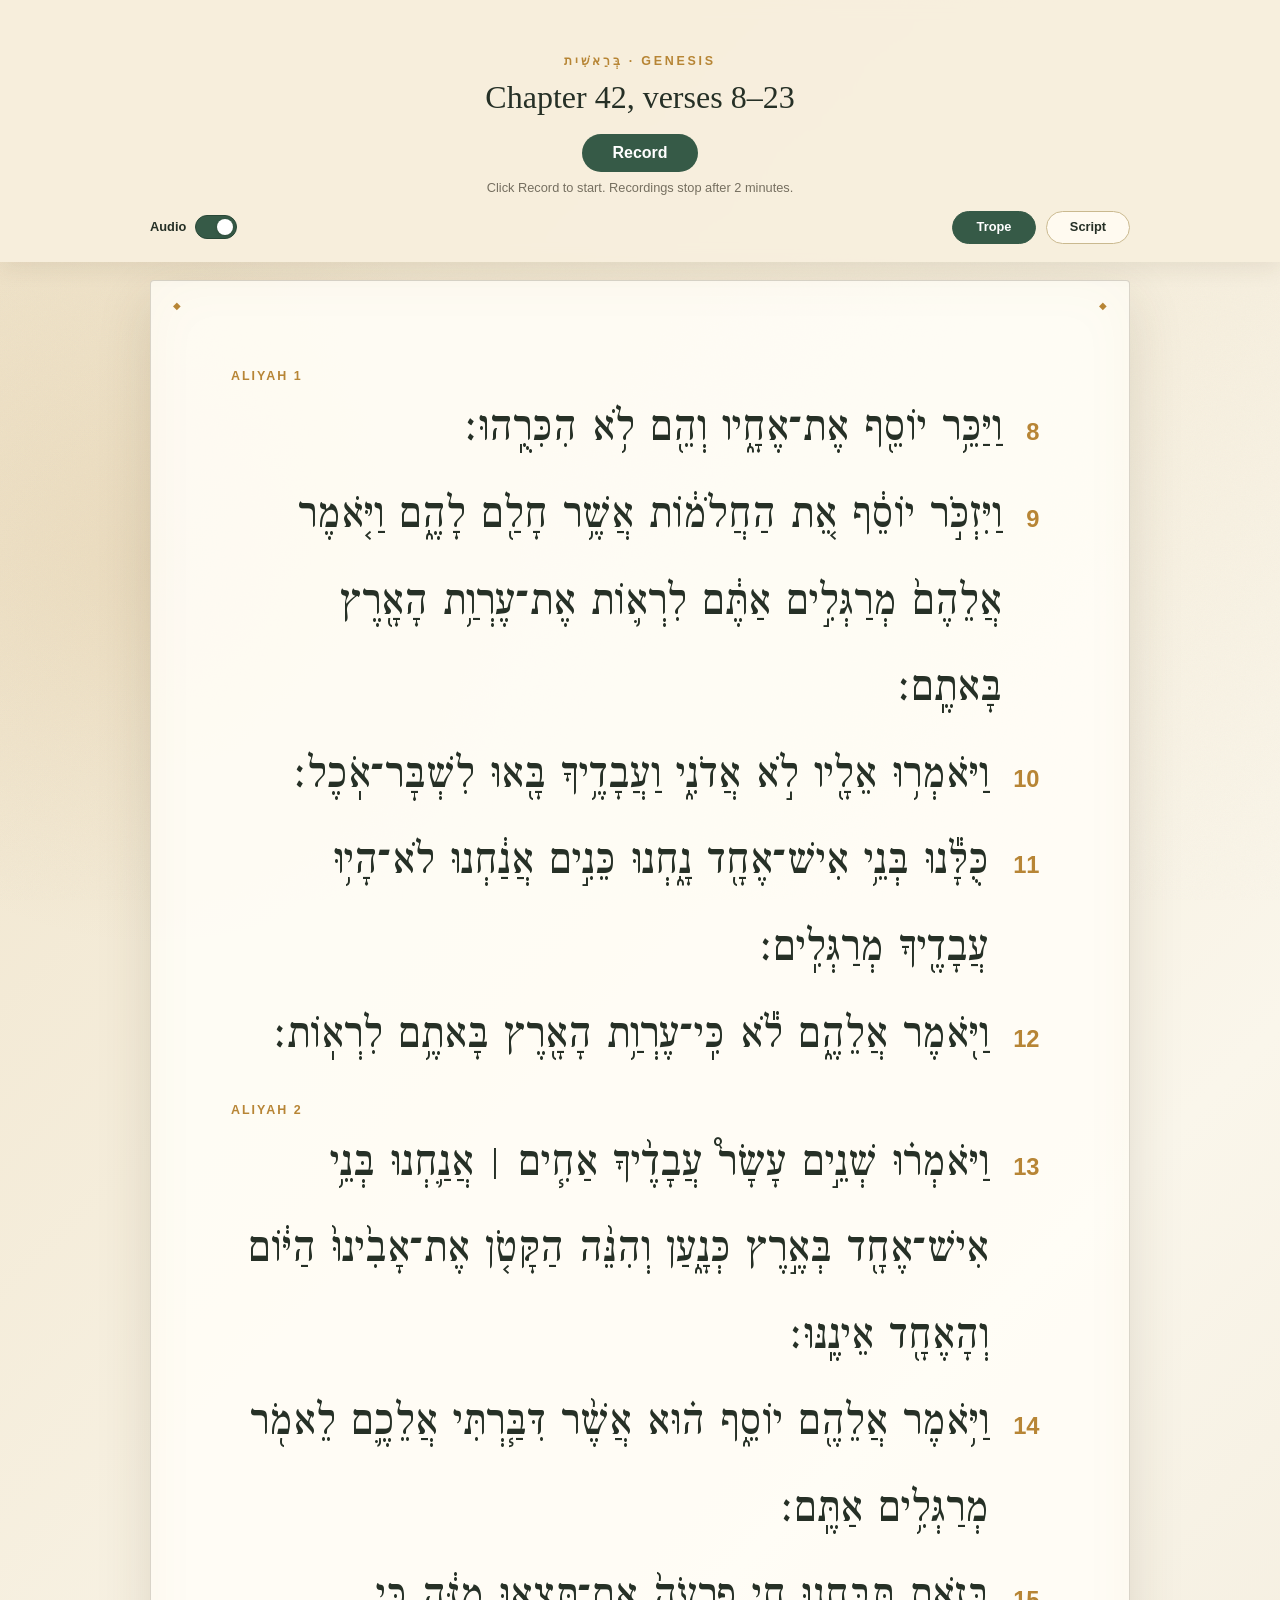
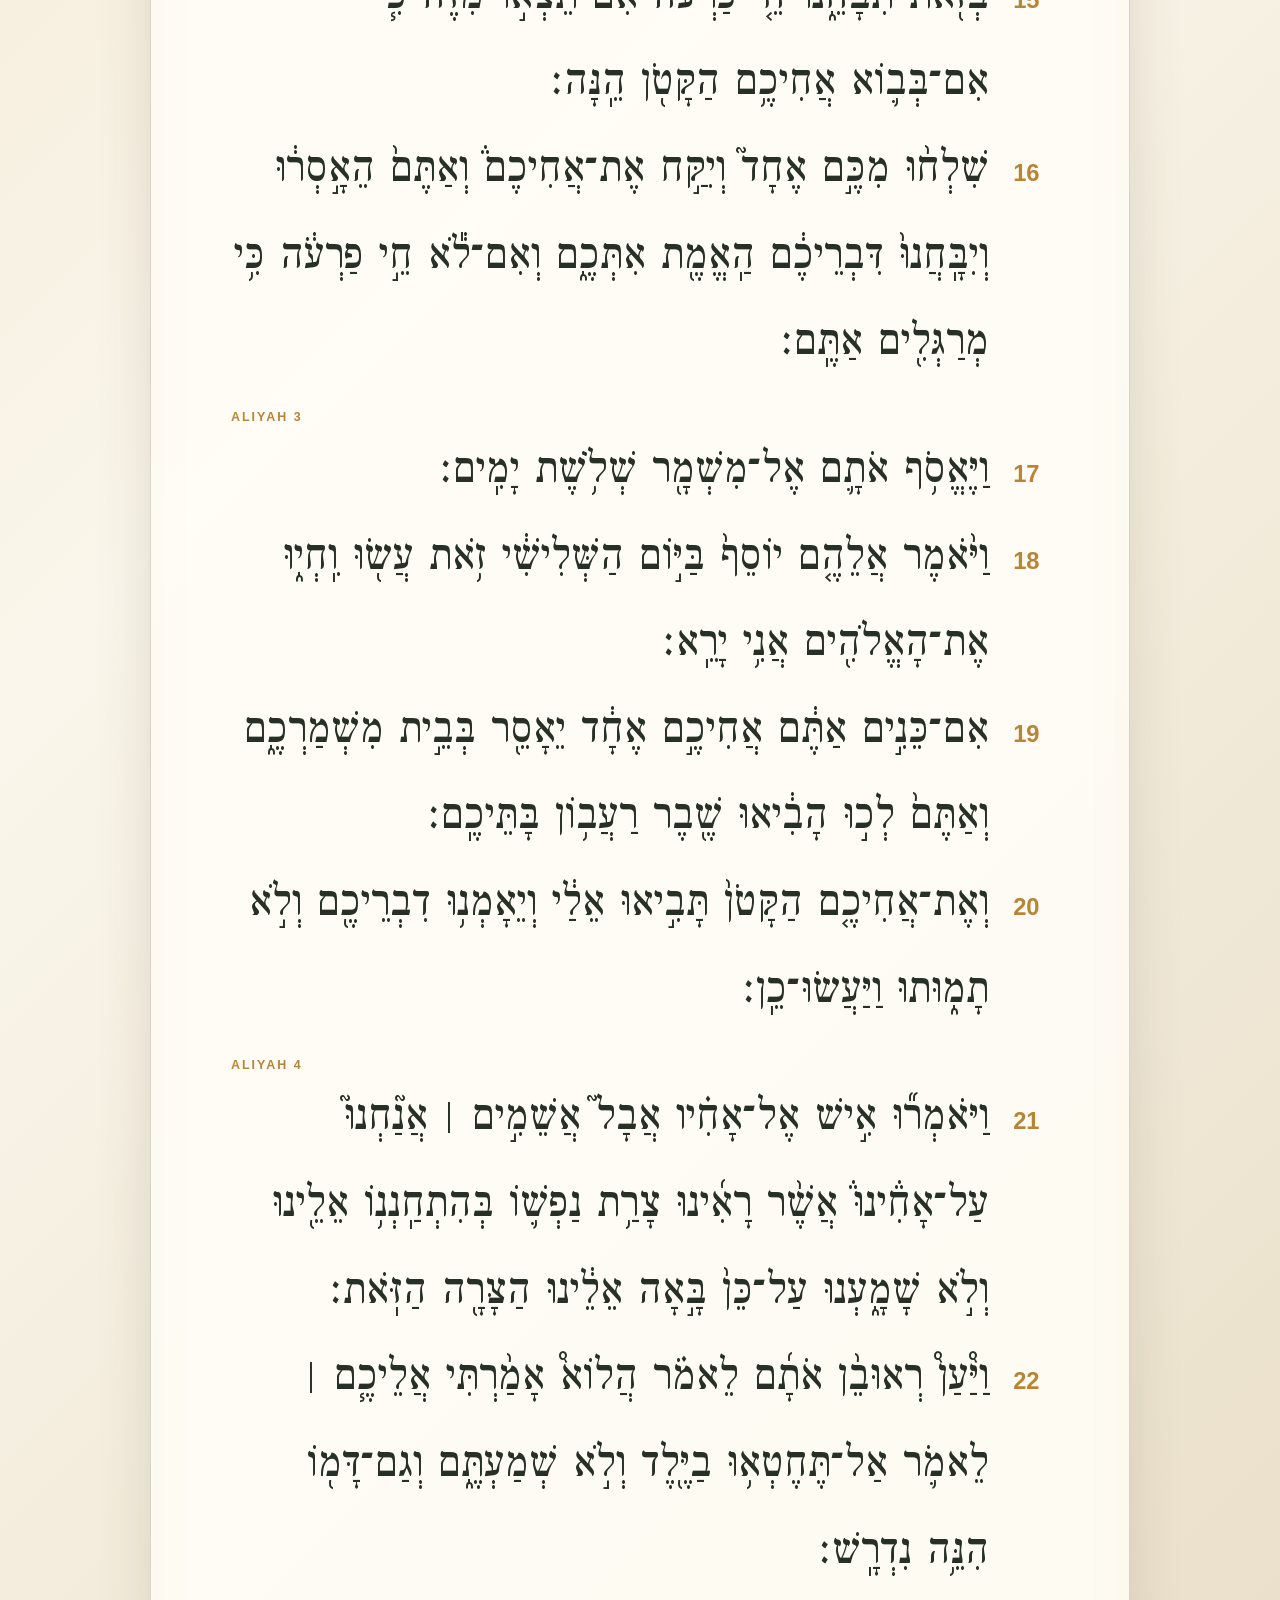
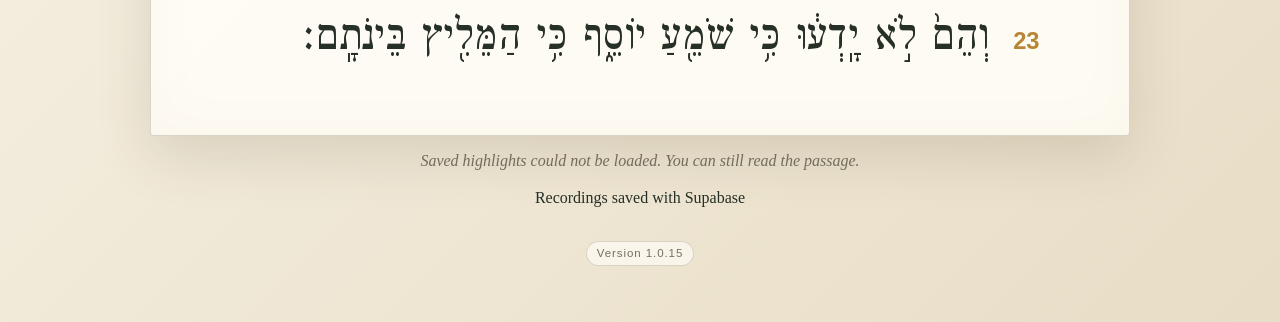
==== commit 3ad58898: "Bump version to 1.0.15" ====
--- a/index.html
+++ b/index.html
@@ -8,7 +8,7 @@
   <link rel="preconnect" href="https://fonts.googleapis.com">
   <link rel="preconnect" href="https://fonts.gstatic.com" crossorigin>
   <link href="https://fonts.googleapis.com/css2?family=Frank+Ruhl+Libre:wght@400;600;700&display=swap" rel="stylesheet">
-  <link rel="stylesheet" href="styles.css?v=1.0.14">
+  <link rel="stylesheet" href="styles.css?v=1.0.15">
 </head>
 <body>
   <main class="page">
@@ -46,9 +46,9 @@
       </div>
     </section>
     <p class="audio-credit">Recordings saved with Supabase</p>
-    <p class="version">Version 1.0.14</p>
+    <p class="version">Version 1.0.15</p>
   </main>
-  <script src="app.js?v=1.0.14"></script>
-  <script src="recordings.js?v=1"></script>
+  <script src="app.js?v=1.0.15"></script>
+  <script src="recordings.js?v=1.0.15"></script>
 </body>
 </html>
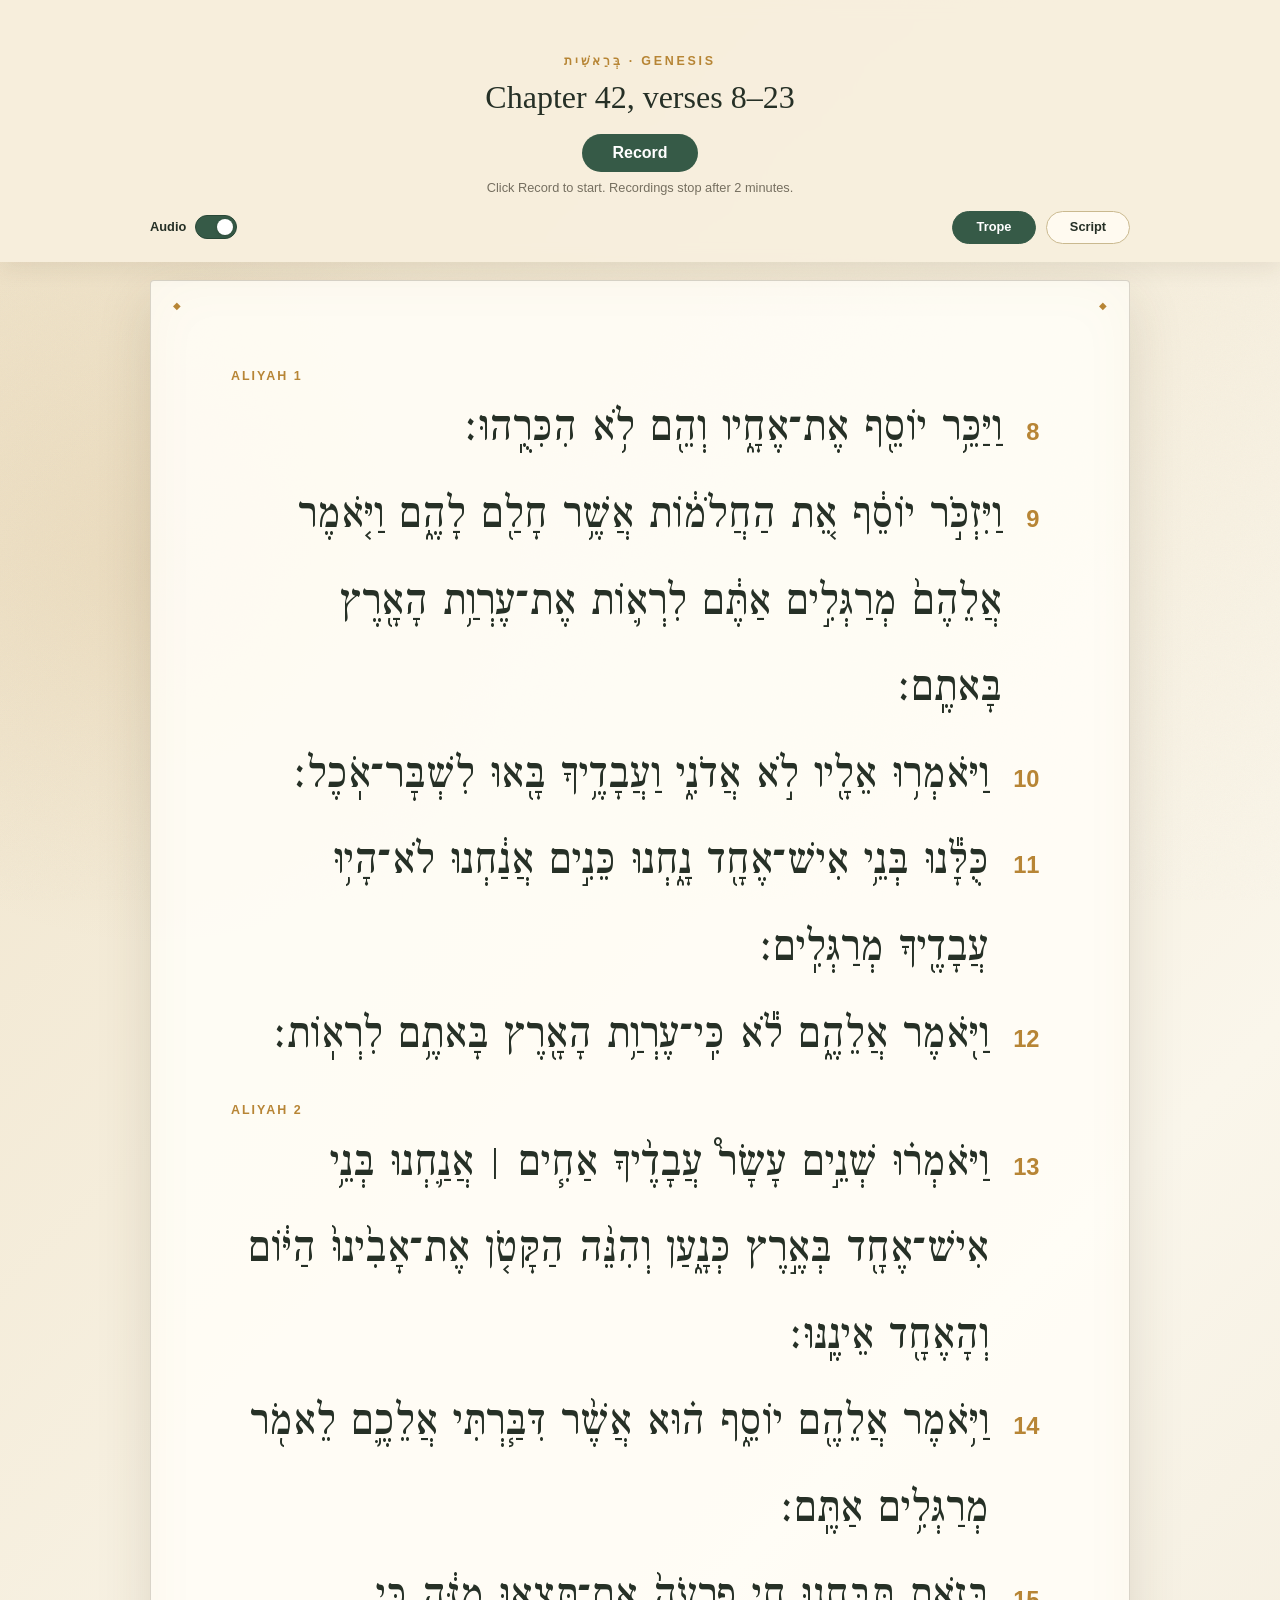
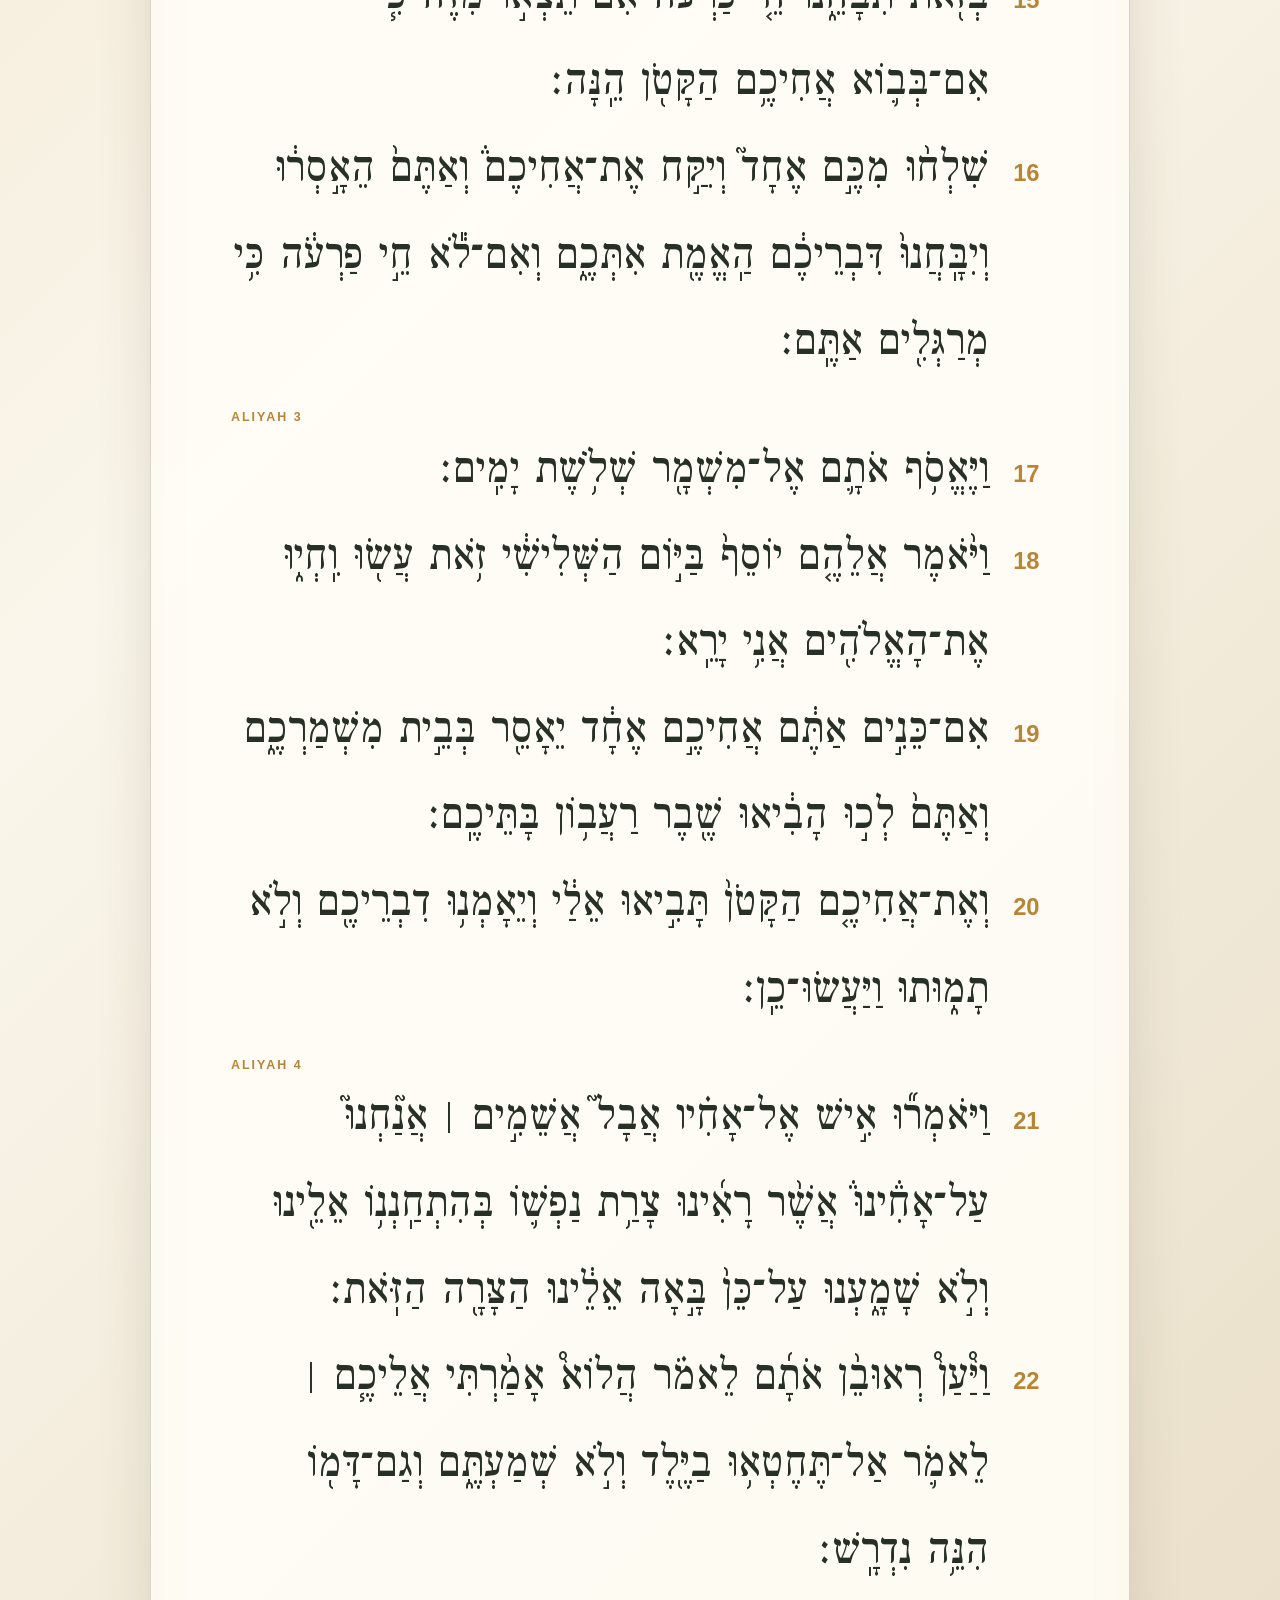
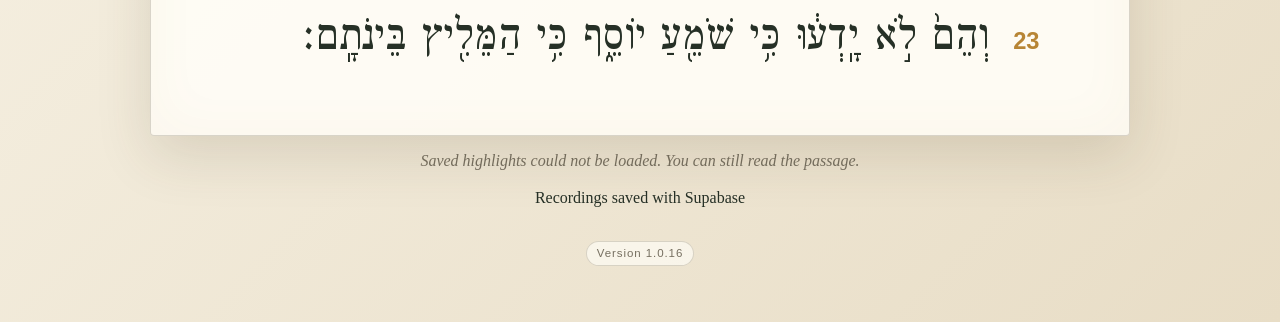
==== commit 419ed349: "Add saved recording playback links and fixed Brady Pacific metadata" ====
--- a/index.html
+++ b/index.html
@@ -8,7 +8,7 @@
   <link rel="preconnect" href="https://fonts.googleapis.com">
   <link rel="preconnect" href="https://fonts.gstatic.com" crossorigin>
   <link href="https://fonts.googleapis.com/css2?family=Frank+Ruhl+Libre:wght@400;600;700&display=swap" rel="stylesheet">
-  <link rel="stylesheet" href="styles.css?v=1.0.15">
+  <link rel="stylesheet" href="styles.css?v=1.0.16">
 </head>
 <body>
   <main class="page">
@@ -37,7 +37,7 @@
     <p class="status" id="status" aria-live="polite">Select words to create a phrase, or hover over a saved phrase to hear it.</p>
     <section class="recordings-card" id="current-recording" aria-labelledby="recordings-heading" hidden>
       <h2 id="recordings-heading">Current recording</h2>
-      <p>Only your current recording is available here. Click its name to edit it.</p>
+      <p>Only your current recording is available here. Times are shown in Pacific time.</p>
       <div class="recordings-scroll">
         <table class="recordings-table">
           <thead><tr><th scope="col">Name</th><th scope="col">Start Time</th><th scope="col">Playback</th><th scope="col">Delete</th></tr></thead>
@@ -46,9 +46,9 @@
       </div>
     </section>
     <p class="audio-credit">Recordings saved with Supabase</p>
-    <p class="version">Version 1.0.15</p>
+    <p class="version">Version 1.0.16</p>
   </main>
-  <script src="app.js?v=1.0.15"></script>
-  <script src="recordings.js?v=1.0.15"></script>
+  <script src="app.js?v=1.0.16"></script>
+  <script src="recordings.js?v=1.0.16"></script>
 </body>
 </html>
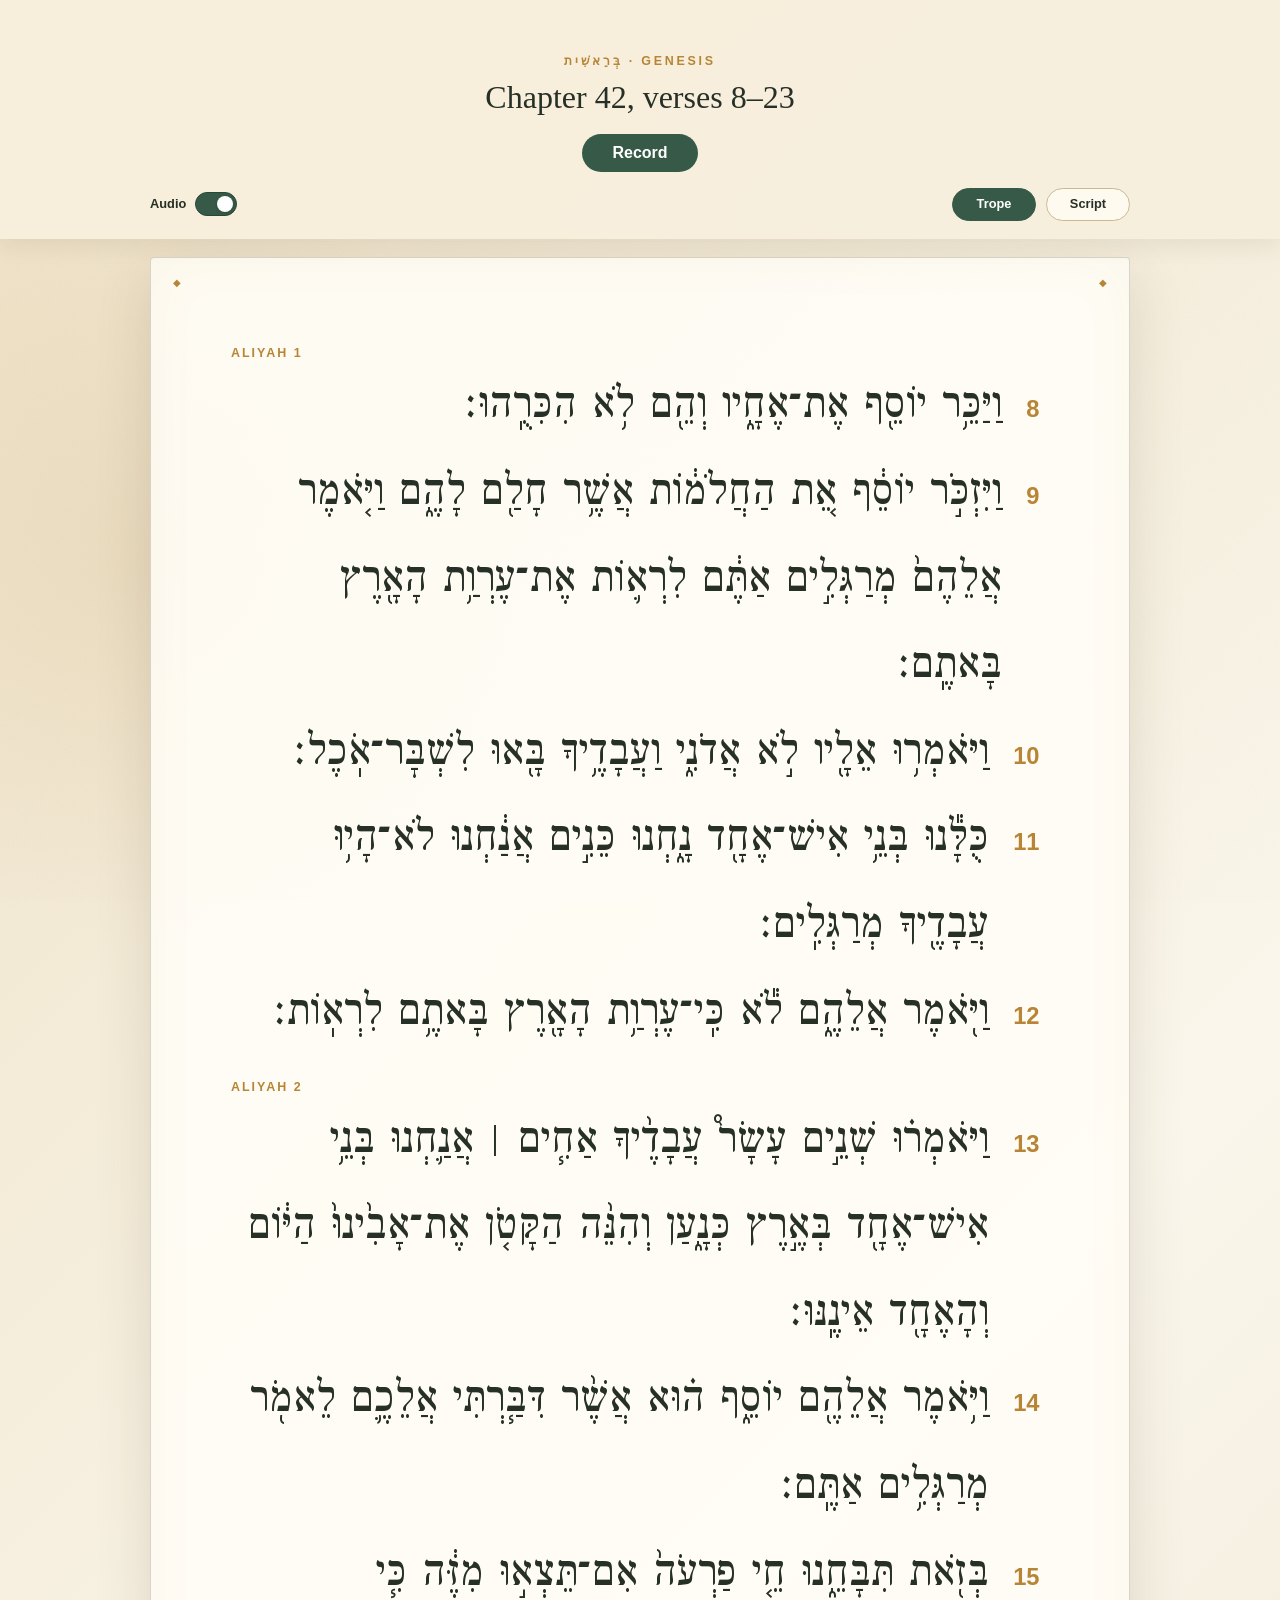
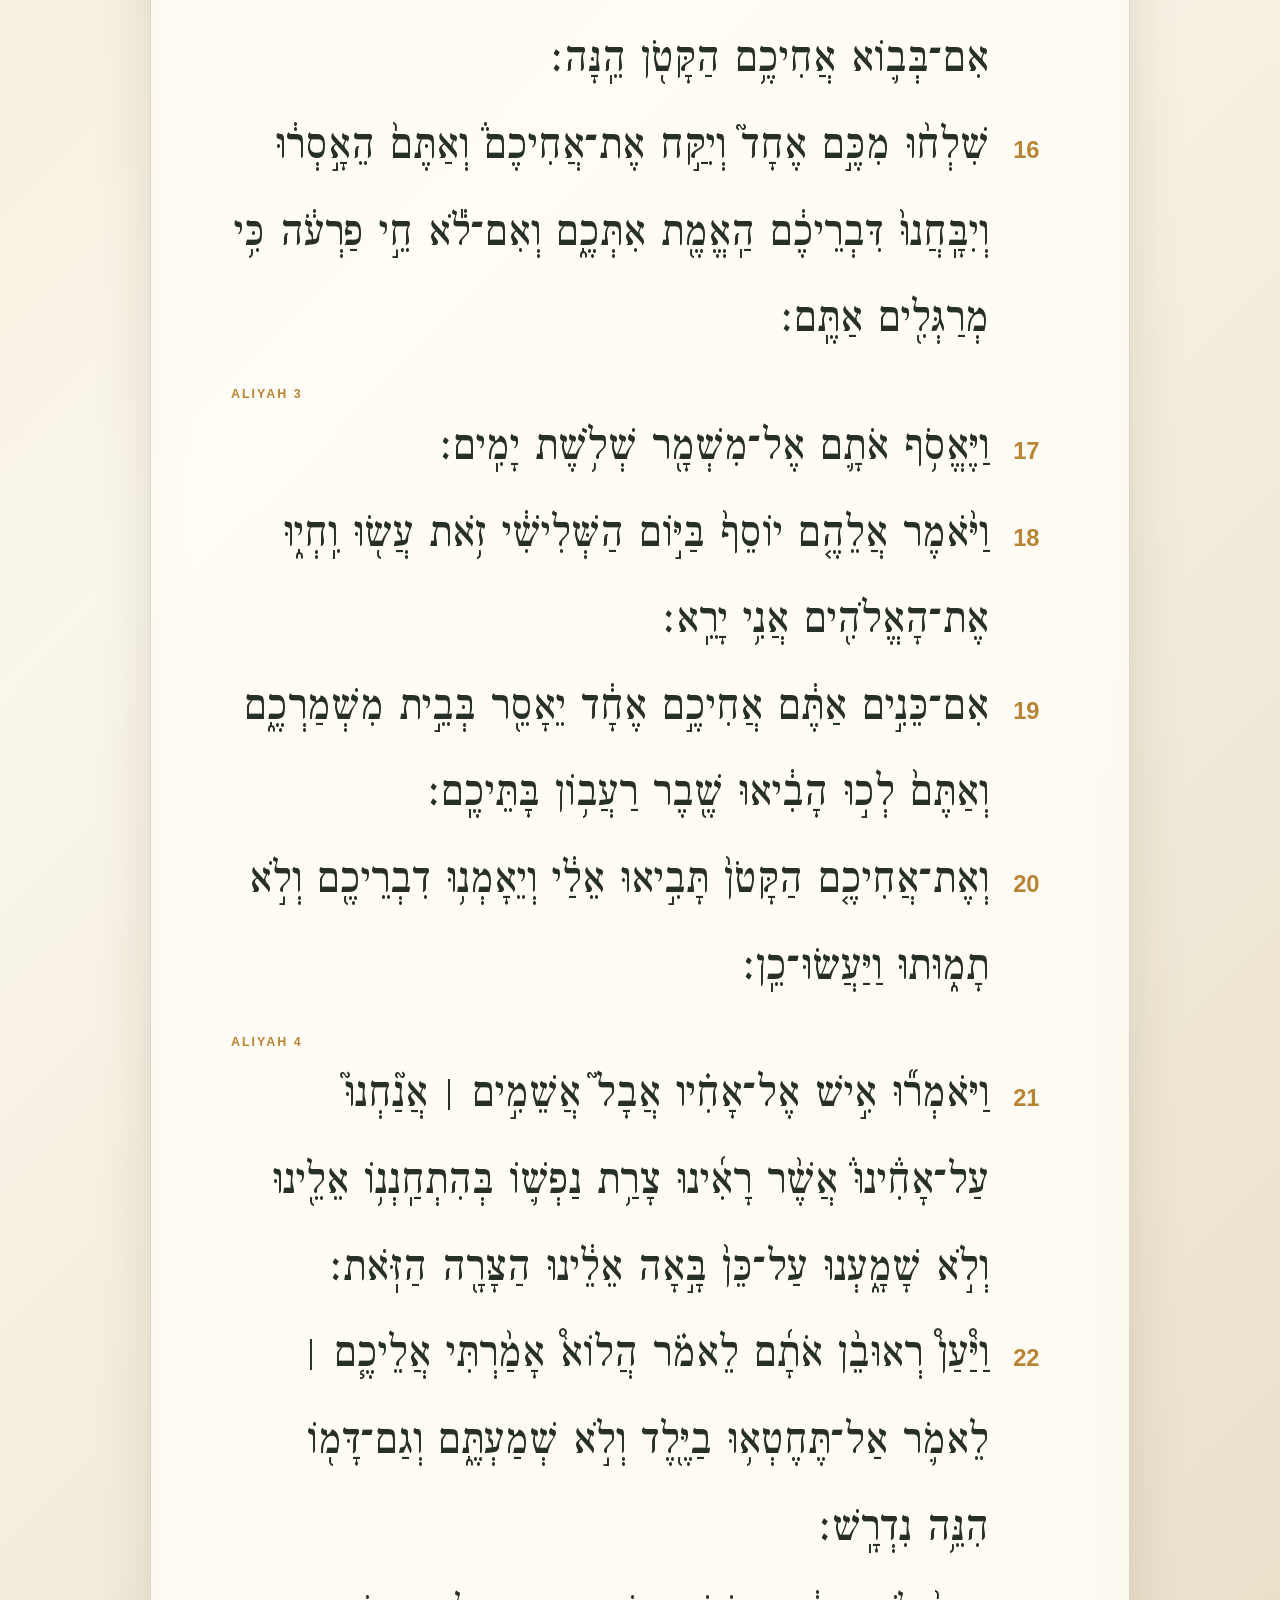
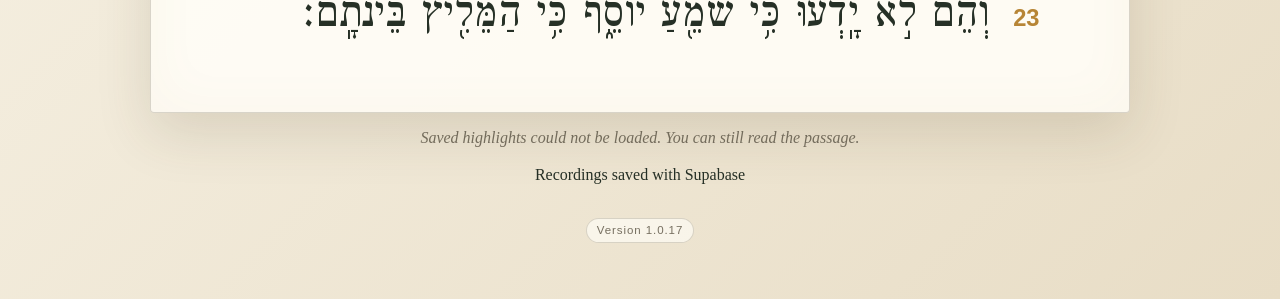
==== commit 047eb936: "Remove visible text beneath Record button" ====
--- a/index.html
+++ b/index.html
@@ -8,7 +8,7 @@
   <link rel="preconnect" href="https://fonts.googleapis.com">
   <link rel="preconnect" href="https://fonts.gstatic.com" crossorigin>
   <link href="https://fonts.googleapis.com/css2?family=Frank+Ruhl+Libre:wght@400;600;700&display=swap" rel="stylesheet">
-  <link rel="stylesheet" href="styles.css?v=1.0.16">
+  <link rel="stylesheet" href="styles.css?v=1.0.17">
 </head>
 <body>
   <main class="page">
@@ -17,7 +17,7 @@
       <h1>Chapter 42, verses 8–23</h1>
       <div class="record-controls">
         <button id="record-button" type="button" aria-pressed="false" disabled>Record</button>
-        <p id="record-status" role="status">Click Record to start. Recordings stop after 2 minutes.</p>
+        <p id="record-status" role="status"></p>
       </div>
 
       <div class="display-controls" aria-label="Display and audio options">
@@ -46,9 +46,9 @@
       </div>
     </section>
     <p class="audio-credit">Recordings saved with Supabase</p>
-    <p class="version">Version 1.0.16</p>
+    <p class="version">Version 1.0.17</p>
   </main>
-  <script src="app.js?v=1.0.16"></script>
-  <script src="recordings.js?v=1.0.16"></script>
+  <script src="app.js?v=1.0.17"></script>
+  <script src="recordings.js?v=1.0.17"></script>
 </body>
 </html>
--- a/styles.css
+++ b/styles.css
@@ -321,7 +321,7 @@
 #record-button { padding: 10px 30px; border: 0; border-radius: 24px; background: var(--green); color: white; font: 600 1rem Arial, sans-serif; cursor: pointer; }
 #record-button[aria-pressed="true"] { background: #a63232; }
 #record-button:disabled { opacity: .6; cursor: wait; }
-#record-status { margin: 8px 0 0; color: var(--muted); font: .8rem Arial, sans-serif; }
+#record-status { position: absolute; width: 1px; height: 1px; padding: 0; margin: -1px; overflow: hidden; clip-path: inset(50%); white-space: nowrap; border: 0; }
 .recordings-card { margin: 24px 0; padding: 20px; background: var(--paper); border: 1px solid #d9c9a8; border-radius: 12px; }
 .recordings-card h2 { margin-top: 0; font-weight: 400; }
 .recordings-card p { color: var(--muted); font-size: .85rem; }
